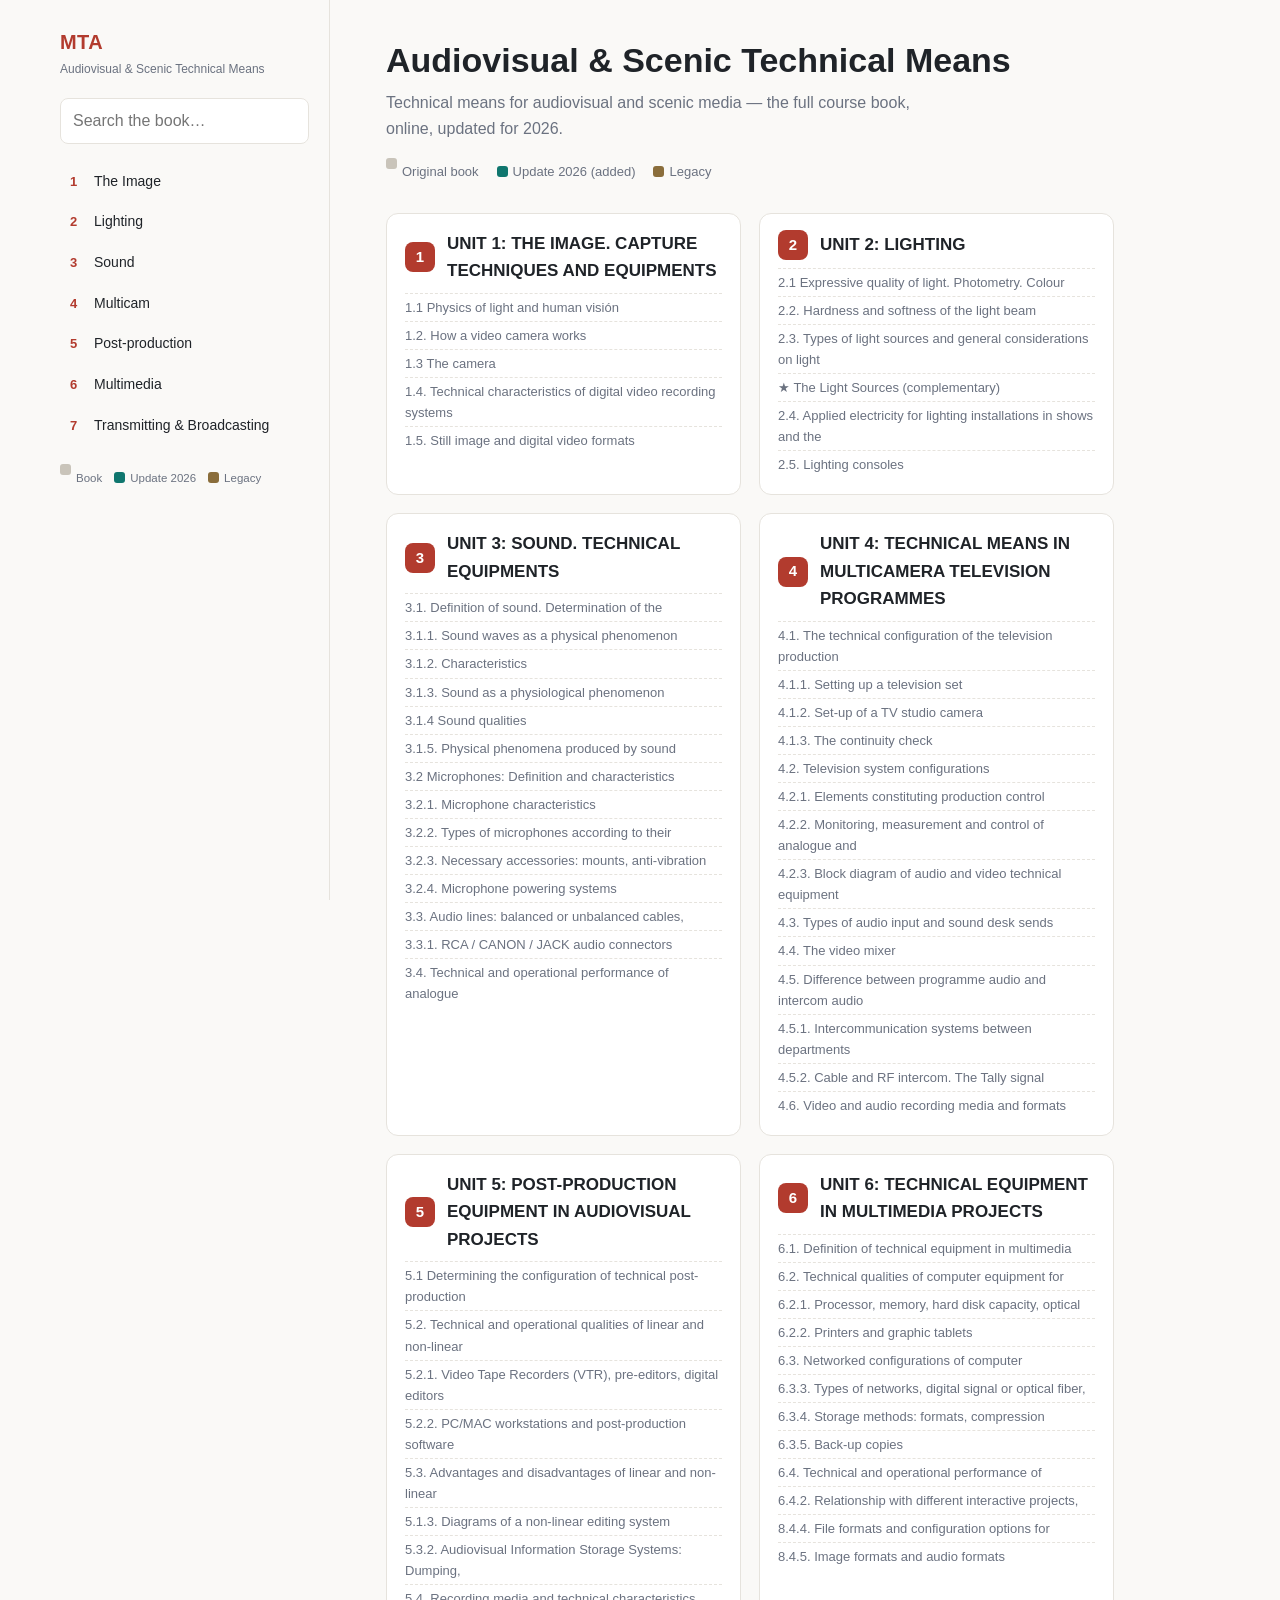
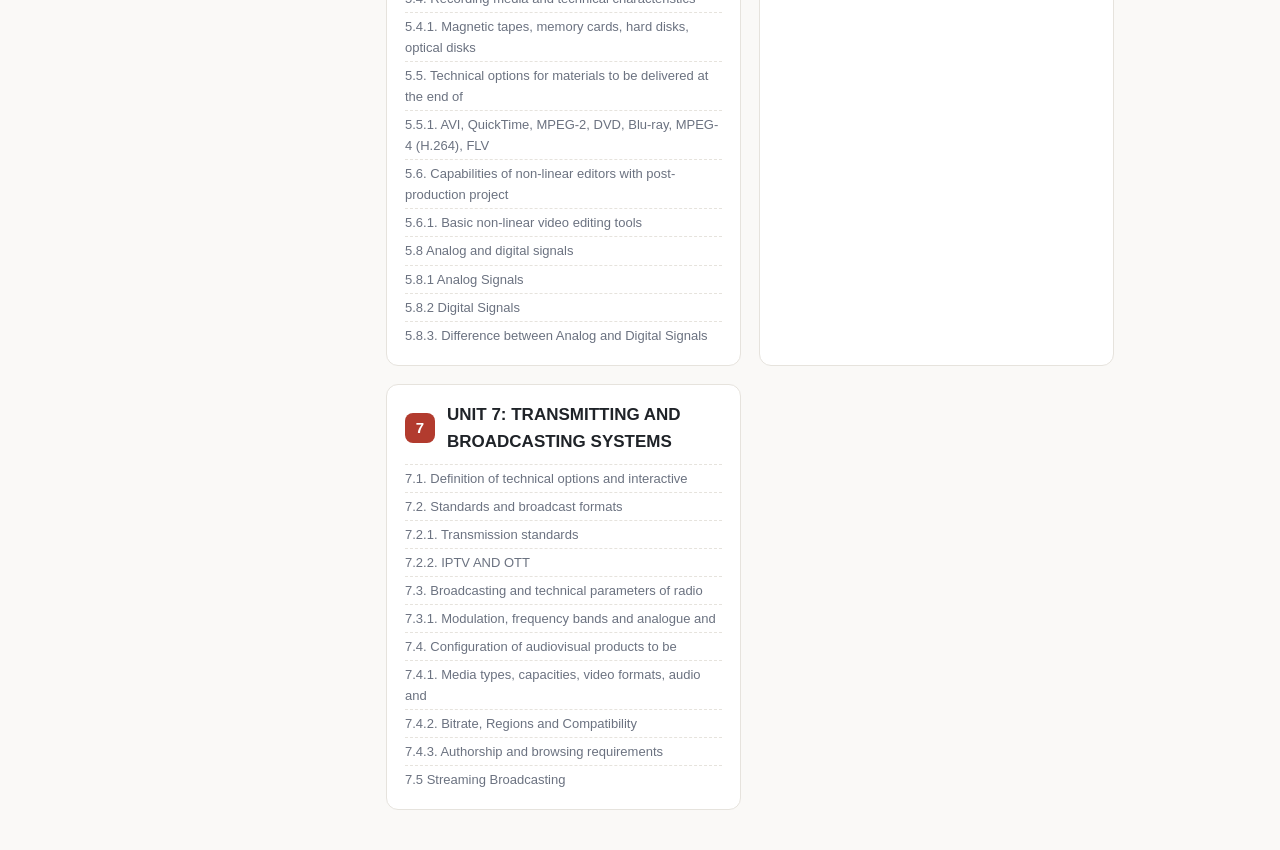
==== docs/index.html @ dbc86010 "MTA — libro Audiovisual & Scenic Technical Means como web Reconstrucción del PDF (7 units) como siti" ====
<!doctype html><html lang="en"><head>
<meta charset="utf-8"><meta name="viewport" content="width=device-width,initial-scale=1">
<title>Contents — MTA</title>
<link rel="stylesheet" href="assets/style.css">
</head><body>
<div class="wrap">
<aside>
  <a class="brand" href="index.html">MTA</a>
  <div class="book">Audiovisual &amp; Scenic Technical Means</div>
  <div class="search"><input id="q" type="search" placeholder="Search the book…" autocomplete="off"><div id="results"></div></div>
  <nav class="units"><a href="unit1.html"><b>1</b> The Image</a>
<a href="unit2.html"><b>2</b> Lighting</a>
<a href="unit3.html"><b>3</b> Sound</a>
<a href="unit4.html"><b>4</b> Multicam</a>
<a href="unit5.html"><b>5</b> Post-production</a>
<a href="unit6.html"><b>6</b> Multimedia</a>
<a href="unit7.html"><b>7</b> Transmitting &amp; Broadcasting</a></nav>
  <div class="legend">
    <span><i class="dot book"></i>Book</span>
    <span><i class="dot upd"></i>Update 2026</span>
    <span><i class="dot leg"></i>Legacy</span>
  </div>
  <button id="editToggle" class="edit-toggle">✎ Edit photos</button>
  
</aside>
<main><header class='hero'><h1>Audiovisual &amp; Scenic Technical Means</h1><p class='sub'>Technical means for audiovisual and scenic media — the full course book, online, updated for 2026.</p><div class='legend big'><span><i class='dot book'></i>Original book</span><span><i class='dot upd'></i>Update 2026 (added)</span><span><i class='dot leg'></i>Legacy</span></div></header><section class='grid'><article class='card'><a class='card-h' href='unit1.html'><span class='num'>1</span><span>UNIT 1: THE IMAGE. CAPTURE TECHNIQUES AND EQUIPMENTS</span></a><ul><li><a href='unit1.html#1-1-physics-of-light-and-human-visi-n'>1.1 Physics of light and human visión</a></li><li><a href='unit1.html#1-2-how-a-video-camera-works'>1.2. How a video camera works</a></li><li><a href='unit1.html#1-3-the-camera'>1.3 The camera</a></li><li><a href='unit1.html#1-4-technical-characteristics-of-digital-video-r'>1.4. Technical characteristics of digital video recording systems</a></li><li><a href='unit1.html#1-5-still-image-and-digital-video-formats'>1.5. Still image and digital video formats</a></li></ul></article><article class='card'><a class='card-h' href='unit2.html'><span class='num'>2</span><span>UNIT 2: LIGHTING</span></a><ul><li><a href='unit2.html#2-1-expressive-quality-of-light-photometry-colou'>2.1 Expressive quality of light. Photometry. Colour</a></li><li><a href='unit2.html#2-2-hardness-and-softness-of-the-light-beam'>2.2. Hardness and softness of the light beam</a></li><li><a href='unit2.html#2-3-types-of-light-sources-and-general-considera'>2.3. Types of light sources and general considerations on light</a></li><li><a href='unit2.html#light-sources-deck'>★ The Light Sources (complementary)</a></li><li><a href='unit2.html#2-4-applied-electricity-for-lighting-installatio'>2.4. Applied electricity for lighting installations in shows and the</a></li><li><a href='unit2.html#2-5-lighting-consoles'>2.5. Lighting consoles</a></li></ul></article><article class='card'><a class='card-h' href='unit3.html'><span class='num'>3</span><span>UNIT 3: SOUND. TECHNICAL EQUIPMENTS</span></a><ul><li><a href='unit3.html#3-1-definition-of-sound-determination-of-the'>3.1. Definition of sound. Determination of the</a></li><li><a href='unit3.html#3-1-1-sound-waves-as-a-physical-phenomenon'>3.1.1. Sound waves as a physical phenomenon</a></li><li><a href='unit3.html#3-1-2-characteristics'>3.1.2. Characteristics</a></li><li><a href='unit3.html#3-1-3-sound-as-a-physiological-phenomenon'>3.1.3. Sound as a physiological phenomenon</a></li><li><a href='unit3.html#3-1-4-sound-qualities'>3.1.4 Sound qualities</a></li><li><a href='unit3.html#3-1-5-physical-phenomena-produced-by-sound'>3.1.5. Physical phenomena produced by sound</a></li><li><a href='unit3.html#3-2-microphones-definition-and-characteristics'>3.2 Microphones: Definition and characteristics</a></li><li><a href='unit3.html#3-2-1-microphone-characteristics'>3.2.1. Microphone characteristics</a></li><li><a href='unit3.html#3-2-2-types-of-microphones-according-to-their'>3.2.2. Types of microphones according to their</a></li><li><a href='unit3.html#3-2-3-necessary-accessories-mounts-anti-vibratio'>3.2.3. Necessary accessories: mounts, anti-vibration</a></li><li><a href='unit3.html#3-2-4-microphone-powering-systems'>3.2.4. Microphone powering systems</a></li><li><a href='unit3.html#3-3-audio-lines-balanced-or-unbalanced-cables'>3.3. Audio lines: balanced or unbalanced cables,</a></li><li><a href='unit3.html#3-3-1-rca-canon-jack-audio-connectors'>3.3.1. RCA / CANON / JACK audio connectors</a></li><li><a href='unit3.html#3-4-technical-and-operational-performance-of-ana'>3.4. Technical and operational performance of analogue</a></li></ul></article><article class='card'><a class='card-h' href='unit4.html'><span class='num'>4</span><span>UNIT 4: TECHNICAL MEANS IN MULTICAMERA TELEVISION PROGRAMMES</span></a><ul><li><a href='unit4.html#4-1-the-technical-configuration-of-the-televisio'>4.1. The technical configuration of the television production</a></li><li><a href='unit4.html#4-1-1-setting-up-a-television-set'>4.1.1. Setting up a television set</a></li><li><a href='unit4.html#4-1-2-set-up-of-a-tv-studio-camera'>4.1.2. Set-up of a TV studio camera</a></li><li><a href='unit4.html#4-1-3-the-continuity-check'>4.1.3. The continuity check</a></li><li><a href='unit4.html#4-2-television-system-configurations'>4.2. Television system configurations</a></li><li><a href='unit4.html#4-2-1-elements-constituting-production-control'>4.2.1. Elements constituting production control</a></li><li><a href='unit4.html#4-2-2-monitoring-measurement-and-control-of-anal'>4.2.2. Monitoring, measurement and control of analogue and</a></li><li><a href='unit4.html#4-2-3-block-diagram-of-audio-and-video-technical'>4.2.3. Block diagram of audio and video technical equipment</a></li><li><a href='unit4.html#4-3-types-of-audio-input-and-sound-desk-sends'>4.3. Types of audio input and sound desk sends</a></li><li><a href='unit4.html#4-4-the-video-mixer'>4.4. The video mixer</a></li><li><a href='unit4.html#4-5-difference-between-programme-audio-and-inter'>4.5. Difference between programme audio and intercom audio</a></li><li><a href='unit4.html#4-5-1-intercommunication-systems-between-departm'>4.5.1. Intercommunication systems between departments</a></li><li><a href='unit4.html#4-5-2-cable-and-rf-intercom-the-tally-signal'>4.5.2. Cable and RF intercom. The Tally signal</a></li><li><a href='unit4.html#4-6-video-and-audio-recording-media-and-formats'>4.6. Video and audio recording media and formats</a></li></ul></article><article class='card'><a class='card-h' href='unit5.html'><span class='num'>5</span><span>UNIT 5: POST-PRODUCTION EQUIPMENT IN AUDIOVISUAL PROJECTS</span></a><ul><li><a href='unit5.html#5-1-determining-the-configuration-of-technical-p'>5.1 Determining the configuration of technical post-production</a></li><li><a href='unit5.html#5-2-technical-and-operational-qualities-of-linea'>5.2. Technical and operational qualities of linear and non-linear</a></li><li><a href='unit5.html#5-2-1-video-tape-recorders-vtr-pre-editors-digit'>5.2.1. Video Tape Recorders (VTR), pre-editors, digital editors</a></li><li><a href='unit5.html#5-2-2-pc-mac-workstations-and-post-production-so'>5.2.2. PC/MAC workstations and post-production software</a></li><li><a href='unit5.html#5-3-advantages-and-disadvantages-of-linear-and-n'>5.3. Advantages and disadvantages of linear and non-linear</a></li><li><a href='unit5.html#5-1-3-diagrams-of-a-non-linear-editing-system'>5.1.3. Diagrams of a non-linear editing system</a></li><li><a href='unit5.html#5-3-2-audiovisual-information-storage-systems-du'>5.3.2. Audiovisual Information Storage Systems: Dumping,</a></li><li><a href='unit5.html#5-4-recording-media-and-technical-characteristic'>5.4. Recording media and technical characteristics</a></li><li><a href='unit5.html#5-4-1-magnetic-tapes-memory-cards-hard-disks-opt'>5.4.1. Magnetic tapes, memory cards, hard disks, optical disks</a></li><li><a href='unit5.html#5-5-technical-options-for-materials-to-be-delive'>5.5. Technical options for materials to be delivered at the end of</a></li><li><a href='unit5.html#5-5-1-avi-quicktime-mpeg-2-dvd-blu-ray-mpeg-4-h-'>5.5.1. AVI, QuickTime, MPEG-2, DVD, Blu-ray, MPEG-4 (H.264), FLV</a></li><li><a href='unit5.html#5-6-capabilities-of-non-linear-editors-with-post'>5.6. Capabilities of non-linear editors with post-production project</a></li><li><a href='unit5.html#5-6-1-basic-non-linear-video-editing-tools'>5.6.1. Basic non-linear video editing tools</a></li><li><a href='unit5.html#5-8-analog-and-digital-signals'>5.8 Analog and digital signals</a></li><li><a href='unit5.html#5-8-1-analog-signals'>5.8.1 Analog Signals</a></li><li><a href='unit5.html#5-8-2-digital-signals'>5.8.2 Digital Signals</a></li><li><a href='unit5.html#5-8-3-difference-between-analog-and-digital-sign'>5.8.3. Difference between Analog and Digital Signals</a></li></ul></article><article class='card'><a class='card-h' href='unit6.html'><span class='num'>6</span><span>UNIT 6: TECHNICAL EQUIPMENT IN MULTIMEDIA PROJECTS</span></a><ul><li><a href='unit6.html#6-1-definition-of-technical-equipment-in-multime'>6.1. Definition of technical equipment in multimedia</a></li><li><a href='unit6.html#6-2-technical-qualities-of-computer-equipment-fo'>6.2. Technical qualities of computer equipment for</a></li><li><a href='unit6.html#6-2-1-processor-memory-hard-disk-capacity-optica'>6.2.1. Processor, memory, hard disk capacity, optical</a></li><li><a href='unit6.html#6-2-2-printers-and-graphic-tablets'>6.2.2. Printers and graphic tablets</a></li><li><a href='unit6.html#6-3-networked-configurations-of-computer'>6.3. Networked configurations of computer</a></li><li><a href='unit6.html#6-3-3-types-of-networks-digital-signal-or-optica'>6.3.3. Types of networks, digital signal or optical fiber,</a></li><li><a href='unit6.html#6-3-4-storage-methods-formats-compression'>6.3.4. Storage methods: formats, compression</a></li><li><a href='unit6.html#6-3-5-back-up-copies'>6.3.5. Back-up copies</a></li><li><a href='unit6.html#6-4-technical-and-operational-performance-of'>6.4. Technical and operational performance of</a></li><li><a href='unit6.html#6-4-2-relationship-with-different-interactive-pr'>6.4.2. Relationship with different interactive projects,</a></li><li><a href='unit6.html#8-4-4-file-formats-and-configuration-options-for'>8.4.4. File formats and configuration options for</a></li><li><a href='unit6.html#8-4-5-image-formats-and-audio-formats'>8.4.5. Image formats and audio formats</a></li></ul></article><article class='card'><a class='card-h' href='unit7.html'><span class='num'>7</span><span>UNIT 7: TRANSMITTING AND BROADCASTING SYSTEMS</span></a><ul><li><a href='unit7.html#7-1-definition-of-technical-options-and-interact'>7.1. Definition of technical options and interactive</a></li><li><a href='unit7.html#7-2-standards-and-broadcast-formats'>7.2. Standards and broadcast formats</a></li><li><a href='unit7.html#7-2-1-transmission-standards'>7.2.1. Transmission standards</a></li><li><a href='unit7.html#7-2-2-iptv-and-ott'>7.2.2. IPTV AND OTT</a></li><li><a href='unit7.html#7-3-broadcasting-and-technical-parameters-of-rad'>7.3. Broadcasting and technical parameters of radio</a></li><li><a href='unit7.html#7-3-1-modulation-frequency-bands-and-analogue-an'>7.3.1. Modulation, frequency bands and analogue and</a></li><li><a href='unit7.html#7-4-configuration-of-audiovisual-products-to-be'>7.4. Configuration of audiovisual products to be</a></li><li><a href='unit7.html#7-4-1-media-types-capacities-video-formats-audio'>7.4.1. Media types, capacities, video formats, audio and</a></li><li><a href='unit7.html#7-4-2-bitrate-regions-and-compatibility'>7.4.2. Bitrate, Regions and Compatibility</a></li><li><a href='unit7.html#7-4-3-authorship-and-browsing-requirements'>7.4.3. Authorship and browsing requirements</a></li><li><a href='unit7.html#7-5-streaming-broadcasting'>7.5 Streaming Broadcasting</a></li></ul></article></section></main>
</div>
<aside id="edits-panel" class="edits-panel">
  <div class="edits-head">Photo edits (<span id="edits-count">0</span>)
    <button id="edits-export">Export JSON</button></div>
  <div id="edits-list"></div>
  <p class="muted small">Edits are saved in this browser only. Use “Export JSON” to make them permanent in the project.</p>
</aside>
<script src="assets/search.js" defer></script>
<script src="assets/editor.js" defer></script>
</body></html>
---- docs/assets/style.css ----
:root{
  --bg:#faf9f7; --fg:#1f2328; --muted:#6b7280; --line:#e6e3dd; --accent:#b23b2e;
  --upd:#0f766e; --upd-bg:#ecfdf9; --leg:#8a6d3b; --leg-bg:#f7f2e7; --card:#fff;
}
*{box-sizing:border-box}
html{scroll-behavior:smooth}
body{margin:0;font-family:-apple-system,Segoe UI,Roboto,Helvetica,Arial,sans-serif;
  color:var(--fg);background:var(--bg);line-height:1.62;font-size:16px}
a{color:inherit}
.wrap{display:grid;grid-template-columns:290px 1fr;max-width:1200px;margin:0 auto}

/* ---------- sidebar ---------- */
aside{position:sticky;top:0;align-self:start;height:100vh;overflow:auto;
  padding:26px 20px;border-right:1px solid var(--line)}
.brand{display:inline-block;font-weight:800;font-size:20px;letter-spacing:.02em;
  color:var(--accent);text-decoration:none}
.book{font-size:12px;color:var(--muted);margin:2px 0 18px}
.search input{width:100%;padding:9px 12px;border:1px solid var(--line);border-radius:8px;
  font:inherit;background:#fff}
.search input:focus{outline:2px solid var(--accent);outline-offset:0;border-color:transparent}
#results{margin-top:6px}
#results a{display:block;padding:7px 10px;font-size:13px;text-decoration:none;
  border-radius:6px;border:1px solid var(--line);background:#fff;margin-bottom:4px}
#results a:hover{border-color:var(--accent)}
#results .u{color:var(--muted);font-size:11px;text-transform:uppercase;letter-spacing:.04em}
.units{margin:18px 0}
.units a{display:flex;gap:10px;align-items:baseline;text-decoration:none;
  padding:8px 10px;border-radius:8px;font-size:14px;margin-bottom:2px}
.units a b{color:var(--accent);font-size:13px;min-width:14px}
.units a:hover{background:#efece6}
.units a.active{background:#f3e6e3;font-weight:600}
.legend{display:flex;flex-wrap:wrap;gap:12px;font-size:11.5px;color:var(--muted);margin:6px 0 18px}
.legend span{display:inline-flex;align-items:center;gap:5px}
.legend.big{font-size:13px;gap:18px;margin-top:14px}
.dot{width:11px;height:11px;border-radius:3px;display:inline-block}
.dot.book{background:#c9c4ba}.dot.upd{background:var(--upd)}.dot.leg{background:var(--leg)}
.toc{border-top:1px solid var(--line);padding-top:14px}
.toc-h{font-size:11px;text-transform:uppercase;letter-spacing:.08em;color:var(--muted);margin-bottom:8px}
.toc a{display:block;font-size:12.5px;color:var(--muted);text-decoration:none;
  padding:4px 8px;border-left:2px solid transparent;line-height:1.35}
.toc a:hover{color:var(--fg);border-left-color:var(--accent)}

/* ---------- content ---------- */
main{padding:40px 56px;max-width:840px}
h1{font-size:30px;line-height:1.18;margin:0 0 10px;border-bottom:3px solid var(--accent);padding-bottom:14px}
h2{font-size:23px;margin:46px 0 10px;scroll-margin-top:16px}
h3{font-size:18px;margin:28px 0 8px;color:#33383e;scroll-margin-top:16px}
p{margin:0 0 14px}
figure{margin:24px 0;text-align:center}
figure img{max-width:100%;border:1px solid var(--line);border-radius:8px;background:#fff}
figcaption{display:flex;align-items:center;justify-content:center;gap:10px;
  font-size:12px;color:var(--muted);margin-top:7px}
.swap{font:inherit;font-size:11px;border:1px solid var(--line);background:#fff;
  color:var(--accent);border-radius:5px;padding:2px 9px;cursor:pointer;display:none}
.swap:hover{background:#f3e6e3}
body.editing .swap{display:inline-block}
body.editing figure img{outline:2px dashed #cbb3af;outline-offset:3px}
figure.edited img{outline:2px solid var(--upd) !important}
figure.edited figcaption::before{content:"edited ";color:var(--upd);font-weight:600}

/* ---------- photo edit toggle + panel ---------- */
.edit-toggle{display:none;width:100%;font:inherit;font-size:13px;margin:2px 0 16px;padding:8px 10px;
  border:1px solid var(--line);background:#fff;border-radius:8px;cursor:pointer;color:var(--fg)}
body.editmode .edit-toggle{display:block}
.edit-toggle:hover{border-color:var(--accent)}
.edit-toggle.on{background:var(--upd);border-color:var(--upd);color:#fff}
.edits-panel{display:none;position:fixed;right:0;top:0;width:320px;height:100vh;overflow:auto;
  background:#fff;border-left:1px solid var(--line);box-shadow:-6px 0 24px rgba(0,0,0,.08);
  padding:18px;z-index:50}
.edits-head{font-weight:700;display:flex;justify-content:space-between;align-items:center;
  gap:8px;margin-bottom:12px}
#edits-export{font:inherit;font-size:12px;border:1px solid var(--upd);background:var(--upd);
  color:#fff;border-radius:6px;padding:4px 10px;cursor:pointer}
.edit-row{display:grid;grid-template-columns:56px 1fr auto;gap:8px;align-items:center;
  border:1px solid var(--line);border-radius:8px;padding:6px;margin-bottom:8px}
.edit-row img{width:56px;height:42px;object-fit:cover;border-radius:4px}
.edit-row code{font-size:10px;word-break:break-all;color:var(--muted)}
.edit-row button{font:inherit;font-size:11px;border:1px solid var(--line);background:#fff;
  border-radius:5px;padding:2px 7px;cursor:pointer;color:var(--accent)}
.muted{color:var(--muted)}.small{font-size:12px}

/* ---------- pedagogical callouts (from the book) ---------- */
.callout{border-left:4px solid #c9c4ba;background:#fff;border-radius:0 8px 8px 0;
  padding:12px 16px;margin:18px 0}
.callout-h{font-weight:700;font-size:12.5px;text-transform:uppercase;letter-spacing:.04em;margin-bottom:4px}
.callout p{margin:4px 0;font-size:15px}
.callout.remember{border-color:#2563eb;background:#f2f6ff}
.callout.advice{border-color:#7c3aed;background:#f7f3ff}
.callout.activity{border-color:#059669;background:#eefcf5}
.callout.practice{border-color:#d97706;background:#fff7ed}
.callout.video{border-color:#dc2626;background:#fef4f4}

/* ---------- our additions (Phase 3) ---------- */
.block{border-radius:10px;padding:16px 20px;margin:22px 0}
.block .block-tag{display:inline-block;font-size:11px;font-weight:700;letter-spacing:.06em;
  text-transform:uppercase;padding:3px 10px;border-radius:20px;margin-bottom:8px}
.block h3{margin:2px 0 8px}
.block.update{background:var(--upd-bg);border:1px solid #bfe9e2;box-shadow:inset 4px 0 0 var(--upd)}
.block.update .block-tag{background:var(--upd);color:#fff}
.block.update h3{color:var(--upd)}
.block.legacy{background:var(--leg-bg);border:1px dashed #d8c9a6}
.block.legacy .block-tag{background:var(--leg);color:#fff}
.block.legacy p{color:#5f533a}
.block p.sources{font-size:12.5px;margin-top:10px;opacity:.85}
.block.update p.sources{color:#0b5c55}
.block p.sources a{color:inherit}

/* ---------- complementary deck (classroom material) ---------- */
.deck{margin:50px 0 10px;padding:22px 24px;border:1px solid #cdd6ee;
  border-radius:14px;background:#f6f8ff}
.deck .deck-tag{display:inline-block;font-size:11px;font-weight:700;letter-spacing:.06em;
  text-transform:uppercase;padding:3px 10px;border-radius:20px;margin-bottom:8px;
  background:#4f46e5;color:#fff}
.deck h2{margin:4px 0 4px;color:#3730a3;border:0}
.deck .deck-credit{font-size:13px;color:#6b7280;margin:0 0 6px}
.deck h3{color:#3730a3;margin:24px 0 6px}
.deck .slide{padding:2px 0}
.deck .slide-fig{margin:14px 0}
.deck .slide-fig img{max-width:82%}

/* ---------- index ---------- */
.hero{margin-bottom:26px}
.hero h1{border:0;padding:0;font-size:34px}
.hero .sub{color:var(--muted);font-size:16px;max-width:60ch}
.grid{display:grid;grid-template-columns:repeat(auto-fill,minmax(320px,1fr));gap:18px}
.card{border:1px solid var(--line);border-radius:12px;background:var(--card);padding:16px 18px}
.card-h{display:flex;gap:12px;align-items:center;text-decoration:none;font-weight:700;font-size:17px;margin-bottom:8px}
.card-h .num{display:grid;place-items:center;width:30px;height:30px;border-radius:8px;
  background:var(--accent);color:#fff;font-size:15px;flex:none}
.card ul{margin:0;padding-left:0;list-style:none}
.card li{font-size:13px;padding:3px 0;border-top:1px dashed var(--line)}
.card li a{color:var(--muted);text-decoration:none}
.card li a:hover{color:var(--accent)}

@media(max-width:820px){
  .wrap{grid-template-columns:1fr}
  aside{position:static;height:auto;border-right:0;border-bottom:1px solid var(--line)}
  main{padding:24px}
}
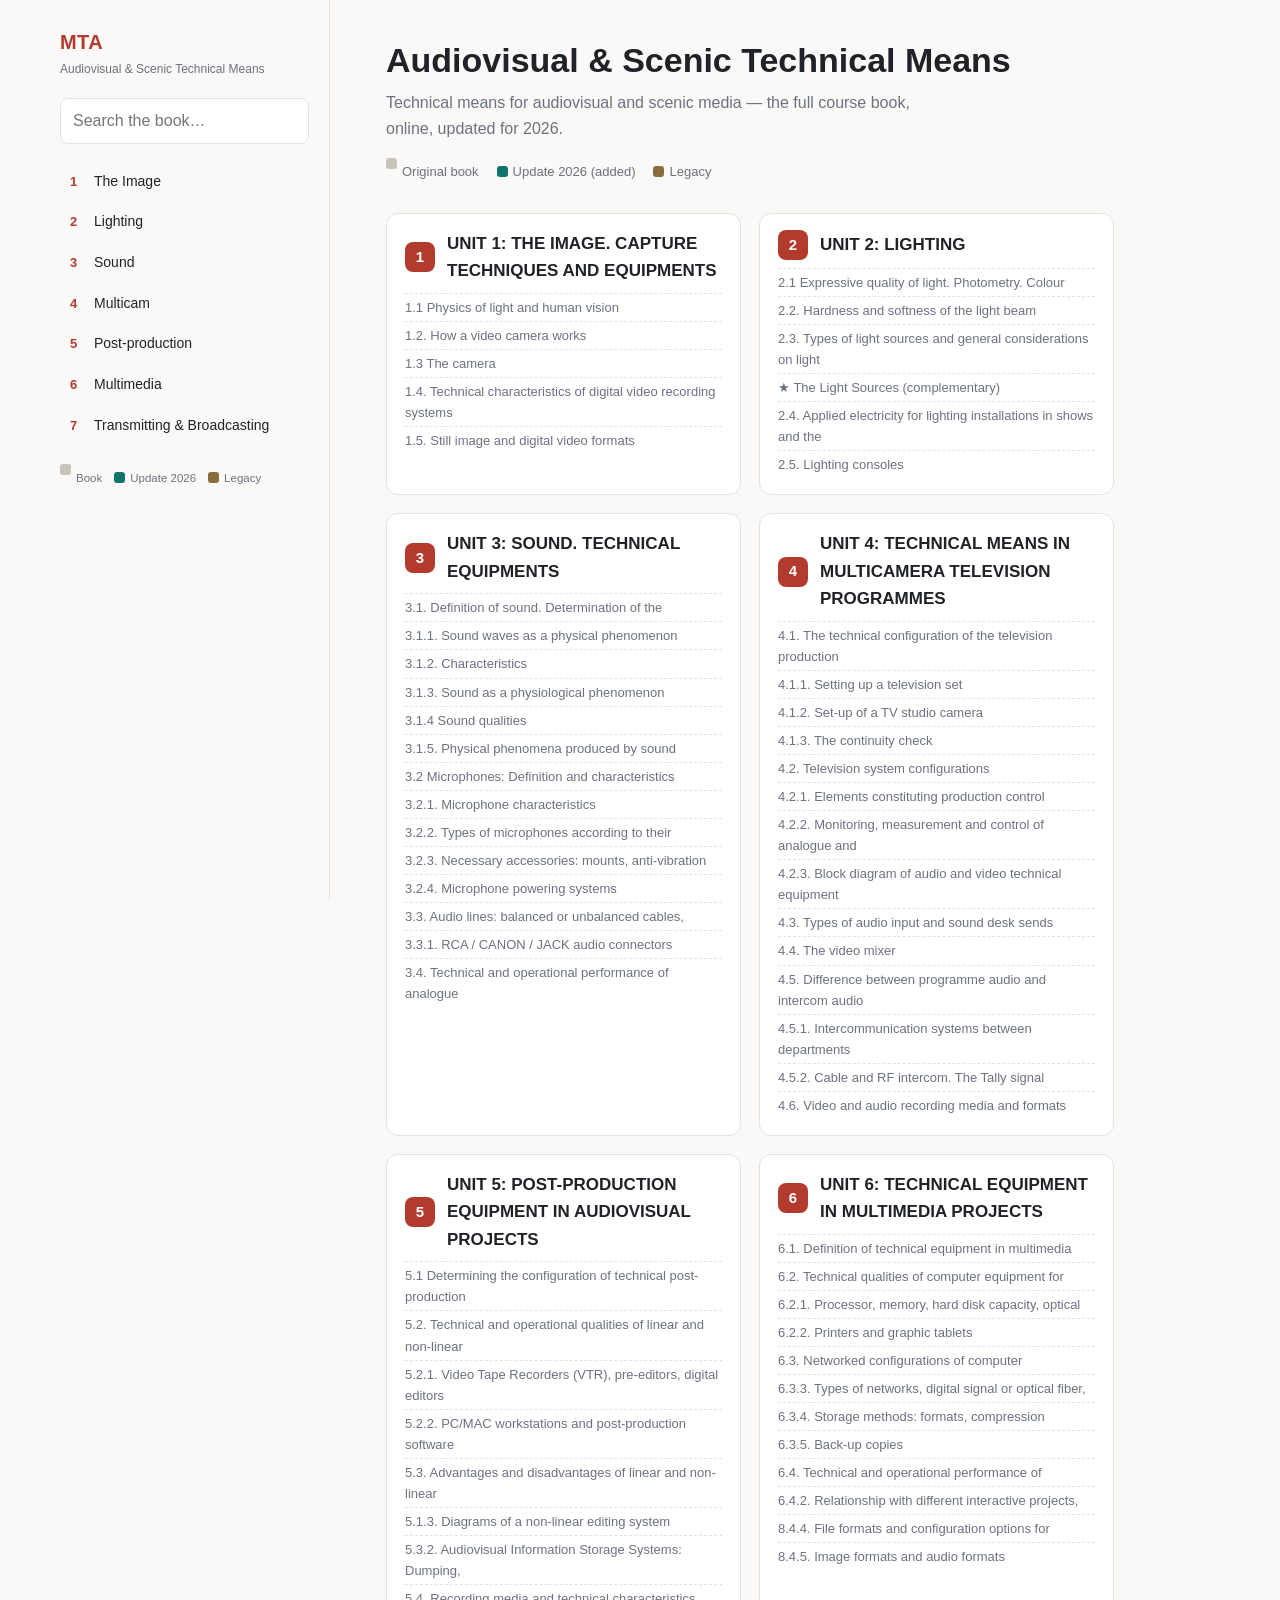
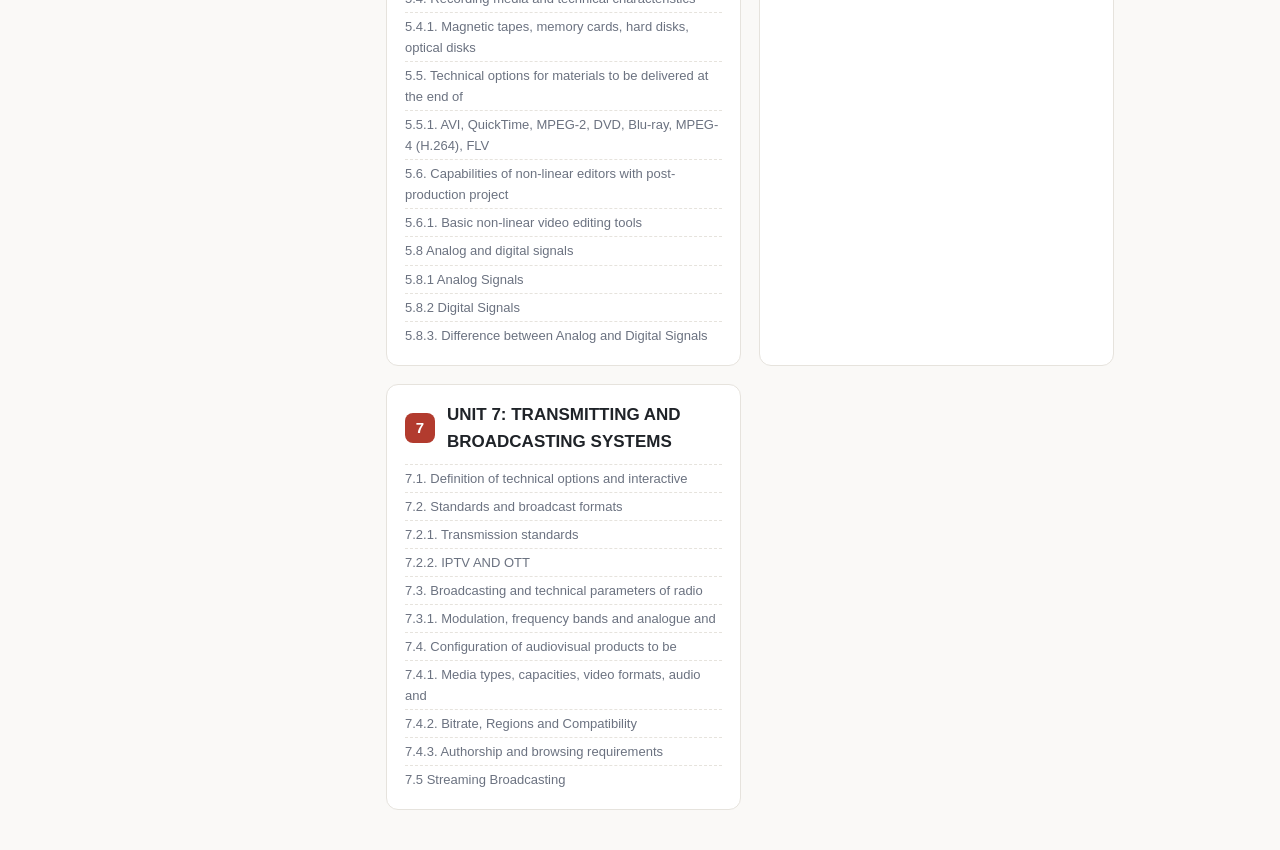
==== commit 11187247: "Proofreading del inglés: 124 correcciones en las 7 units Revisión del inglés del libro (traducido po" ====
--- a/docs/index.html
+++ b/docs/index.html
@@ -23,13 +23,18 @@
   <button id="editToggle" class="edit-toggle">✎ Edit photos</button>
   
 </aside>
-<main><header class='hero'><h1>Audiovisual &amp; Scenic Technical Means</h1><p class='sub'>Technical means for audiovisual and scenic media — the full course book, online, updated for 2026.</p><div class='legend big'><span><i class='dot book'></i>Original book</span><span><i class='dot upd'></i>Update 2026 (added)</span><span><i class='dot leg'></i>Legacy</span></div></header><section class='grid'><article class='card'><a class='card-h' href='unit1.html'><span class='num'>1</span><span>UNIT 1: THE IMAGE. CAPTURE TECHNIQUES AND EQUIPMENTS</span></a><ul><li><a href='unit1.html#1-1-physics-of-light-and-human-visi-n'>1.1 Physics of light and human visión</a></li><li><a href='unit1.html#1-2-how-a-video-camera-works'>1.2. How a video camera works</a></li><li><a href='unit1.html#1-3-the-camera'>1.3 The camera</a></li><li><a href='unit1.html#1-4-technical-characteristics-of-digital-video-r'>1.4. Technical characteristics of digital video recording systems</a></li><li><a href='unit1.html#1-5-still-image-and-digital-video-formats'>1.5. Still image and digital video formats</a></li></ul></article><article class='card'><a class='card-h' href='unit2.html'><span class='num'>2</span><span>UNIT 2: LIGHTING</span></a><ul><li><a href='unit2.html#2-1-expressive-quality-of-light-photometry-colou'>2.1 Expressive quality of light. Photometry. Colour</a></li><li><a href='unit2.html#2-2-hardness-and-softness-of-the-light-beam'>2.2. Hardness and softness of the light beam</a></li><li><a href='unit2.html#2-3-types-of-light-sources-and-general-considera'>2.3. Types of light sources and general considerations on light</a></li><li><a href='unit2.html#light-sources-deck'>★ The Light Sources (complementary)</a></li><li><a href='unit2.html#2-4-applied-electricity-for-lighting-installatio'>2.4. Applied electricity for lighting installations in shows and the</a></li><li><a href='unit2.html#2-5-lighting-consoles'>2.5. Lighting consoles</a></li></ul></article><article class='card'><a class='card-h' href='unit3.html'><span class='num'>3</span><span>UNIT 3: SOUND. TECHNICAL EQUIPMENTS</span></a><ul><li><a href='unit3.html#3-1-definition-of-sound-determination-of-the'>3.1. Definition of sound. Determination of the</a></li><li><a href='unit3.html#3-1-1-sound-waves-as-a-physical-phenomenon'>3.1.1. Sound waves as a physical phenomenon</a></li><li><a href='unit3.html#3-1-2-characteristics'>3.1.2. Characteristics</a></li><li><a href='unit3.html#3-1-3-sound-as-a-physiological-phenomenon'>3.1.3. Sound as a physiological phenomenon</a></li><li><a href='unit3.html#3-1-4-sound-qualities'>3.1.4 Sound qualities</a></li><li><a href='unit3.html#3-1-5-physical-phenomena-produced-by-sound'>3.1.5. Physical phenomena produced by sound</a></li><li><a href='unit3.html#3-2-microphones-definition-and-characteristics'>3.2 Microphones: Definition and characteristics</a></li><li><a href='unit3.html#3-2-1-microphone-characteristics'>3.2.1. Microphone characteristics</a></li><li><a href='unit3.html#3-2-2-types-of-microphones-according-to-their'>3.2.2. Types of microphones according to their</a></li><li><a href='unit3.html#3-2-3-necessary-accessories-mounts-anti-vibratio'>3.2.3. Necessary accessories: mounts, anti-vibration</a></li><li><a href='unit3.html#3-2-4-microphone-powering-systems'>3.2.4. Microphone powering systems</a></li><li><a href='unit3.html#3-3-audio-lines-balanced-or-unbalanced-cables'>3.3. Audio lines: balanced or unbalanced cables,</a></li><li><a href='unit3.html#3-3-1-rca-canon-jack-audio-connectors'>3.3.1. RCA / CANON / JACK audio connectors</a></li><li><a href='unit3.html#3-4-technical-and-operational-performance-of-ana'>3.4. Technical and operational performance of analogue</a></li></ul></article><article class='card'><a class='card-h' href='unit4.html'><span class='num'>4</span><span>UNIT 4: TECHNICAL MEANS IN MULTICAMERA TELEVISION PROGRAMMES</span></a><ul><li><a href='unit4.html#4-1-the-technical-configuration-of-the-televisio'>4.1. The technical configuration of the television production</a></li><li><a href='unit4.html#4-1-1-setting-up-a-television-set'>4.1.1. Setting up a television set</a></li><li><a href='unit4.html#4-1-2-set-up-of-a-tv-studio-camera'>4.1.2. Set-up of a TV studio camera</a></li><li><a href='unit4.html#4-1-3-the-continuity-check'>4.1.3. The continuity check</a></li><li><a href='unit4.html#4-2-television-system-configurations'>4.2. Television system configurations</a></li><li><a href='unit4.html#4-2-1-elements-constituting-production-control'>4.2.1. Elements constituting production control</a></li><li><a href='unit4.html#4-2-2-monitoring-measurement-and-control-of-anal'>4.2.2. Monitoring, measurement and control of analogue and</a></li><li><a href='unit4.html#4-2-3-block-diagram-of-audio-and-video-technical'>4.2.3. Block diagram of audio and video technical equipment</a></li><li><a href='unit4.html#4-3-types-of-audio-input-and-sound-desk-sends'>4.3. Types of audio input and sound desk sends</a></li><li><a href='unit4.html#4-4-the-video-mixer'>4.4. The video mixer</a></li><li><a href='unit4.html#4-5-difference-between-programme-audio-and-inter'>4.5. Difference between programme audio and intercom audio</a></li><li><a href='unit4.html#4-5-1-intercommunication-systems-between-departm'>4.5.1. Intercommunication systems between departments</a></li><li><a href='unit4.html#4-5-2-cable-and-rf-intercom-the-tally-signal'>4.5.2. Cable and RF intercom. The Tally signal</a></li><li><a href='unit4.html#4-6-video-and-audio-recording-media-and-formats'>4.6. Video and audio recording media and formats</a></li></ul></article><article class='card'><a class='card-h' href='unit5.html'><span class='num'>5</span><span>UNIT 5: POST-PRODUCTION EQUIPMENT IN AUDIOVISUAL PROJECTS</span></a><ul><li><a href='unit5.html#5-1-determining-the-configuration-of-technical-p'>5.1 Determining the configuration of technical post-production</a></li><li><a href='unit5.html#5-2-technical-and-operational-qualities-of-linea'>5.2. Technical and operational qualities of linear and non-linear</a></li><li><a href='unit5.html#5-2-1-video-tape-recorders-vtr-pre-editors-digit'>5.2.1. Video Tape Recorders (VTR), pre-editors, digital editors</a></li><li><a href='unit5.html#5-2-2-pc-mac-workstations-and-post-production-so'>5.2.2. PC/MAC workstations and post-production software</a></li><li><a href='unit5.html#5-3-advantages-and-disadvantages-of-linear-and-n'>5.3. Advantages and disadvantages of linear and non-linear</a></li><li><a href='unit5.html#5-1-3-diagrams-of-a-non-linear-editing-system'>5.1.3. Diagrams of a non-linear editing system</a></li><li><a href='unit5.html#5-3-2-audiovisual-information-storage-systems-du'>5.3.2. Audiovisual Information Storage Systems: Dumping,</a></li><li><a href='unit5.html#5-4-recording-media-and-technical-characteristic'>5.4. Recording media and technical characteristics</a></li><li><a href='unit5.html#5-4-1-magnetic-tapes-memory-cards-hard-disks-opt'>5.4.1. Magnetic tapes, memory cards, hard disks, optical disks</a></li><li><a href='unit5.html#5-5-technical-options-for-materials-to-be-delive'>5.5. Technical options for materials to be delivered at the end of</a></li><li><a href='unit5.html#5-5-1-avi-quicktime-mpeg-2-dvd-blu-ray-mpeg-4-h-'>5.5.1. AVI, QuickTime, MPEG-2, DVD, Blu-ray, MPEG-4 (H.264), FLV</a></li><li><a href='unit5.html#5-6-capabilities-of-non-linear-editors-with-post'>5.6. Capabilities of non-linear editors with post-production project</a></li><li><a href='unit5.html#5-6-1-basic-non-linear-video-editing-tools'>5.6.1. Basic non-linear video editing tools</a></li><li><a href='unit5.html#5-8-analog-and-digital-signals'>5.8 Analog and digital signals</a></li><li><a href='unit5.html#5-8-1-analog-signals'>5.8.1 Analog Signals</a></li><li><a href='unit5.html#5-8-2-digital-signals'>5.8.2 Digital Signals</a></li><li><a href='unit5.html#5-8-3-difference-between-analog-and-digital-sign'>5.8.3. Difference between Analog and Digital Signals</a></li></ul></article><article class='card'><a class='card-h' href='unit6.html'><span class='num'>6</span><span>UNIT 6: TECHNICAL EQUIPMENT IN MULTIMEDIA PROJECTS</span></a><ul><li><a href='unit6.html#6-1-definition-of-technical-equipment-in-multime'>6.1. Definition of technical equipment in multimedia</a></li><li><a href='unit6.html#6-2-technical-qualities-of-computer-equipment-fo'>6.2. Technical qualities of computer equipment for</a></li><li><a href='unit6.html#6-2-1-processor-memory-hard-disk-capacity-optica'>6.2.1. Processor, memory, hard disk capacity, optical</a></li><li><a href='unit6.html#6-2-2-printers-and-graphic-tablets'>6.2.2. Printers and graphic tablets</a></li><li><a href='unit6.html#6-3-networked-configurations-of-computer'>6.3. Networked configurations of computer</a></li><li><a href='unit6.html#6-3-3-types-of-networks-digital-signal-or-optica'>6.3.3. Types of networks, digital signal or optical fiber,</a></li><li><a href='unit6.html#6-3-4-storage-methods-formats-compression'>6.3.4. Storage methods: formats, compression</a></li><li><a href='unit6.html#6-3-5-back-up-copies'>6.3.5. Back-up copies</a></li><li><a href='unit6.html#6-4-technical-and-operational-performance-of'>6.4. Technical and operational performance of</a></li><li><a href='unit6.html#6-4-2-relationship-with-different-interactive-pr'>6.4.2. Relationship with different interactive projects,</a></li><li><a href='unit6.html#8-4-4-file-formats-and-configuration-options-for'>8.4.4. File formats and configuration options for</a></li><li><a href='unit6.html#8-4-5-image-formats-and-audio-formats'>8.4.5. Image formats and audio formats</a></li></ul></article><article class='card'><a class='card-h' href='unit7.html'><span class='num'>7</span><span>UNIT 7: TRANSMITTING AND BROADCASTING SYSTEMS</span></a><ul><li><a href='unit7.html#7-1-definition-of-technical-options-and-interact'>7.1. Definition of technical options and interactive</a></li><li><a href='unit7.html#7-2-standards-and-broadcast-formats'>7.2. Standards and broadcast formats</a></li><li><a href='unit7.html#7-2-1-transmission-standards'>7.2.1. Transmission standards</a></li><li><a href='unit7.html#7-2-2-iptv-and-ott'>7.2.2. IPTV AND OTT</a></li><li><a href='unit7.html#7-3-broadcasting-and-technical-parameters-of-rad'>7.3. Broadcasting and technical parameters of radio</a></li><li><a href='unit7.html#7-3-1-modulation-frequency-bands-and-analogue-an'>7.3.1. Modulation, frequency bands and analogue and</a></li><li><a href='unit7.html#7-4-configuration-of-audiovisual-products-to-be'>7.4. Configuration of audiovisual products to be</a></li><li><a href='unit7.html#7-4-1-media-types-capacities-video-formats-audio'>7.4.1. Media types, capacities, video formats, audio and</a></li><li><a href='unit7.html#7-4-2-bitrate-regions-and-compatibility'>7.4.2. Bitrate, Regions and Compatibility</a></li><li><a href='unit7.html#7-4-3-authorship-and-browsing-requirements'>7.4.3. Authorship and browsing requirements</a></li><li><a href='unit7.html#7-5-streaming-broadcasting'>7.5 Streaming Broadcasting</a></li></ul></article></section></main>
+<main><header class='hero'><h1>Audiovisual &amp; Scenic Technical Means</h1><p class='sub'>Technical means for audiovisual and scenic media — the full course book, online, updated for 2026.</p><div class='legend big'><span><i class='dot book'></i>Original book</span><span><i class='dot upd'></i>Update 2026 (added)</span><span><i class='dot leg'></i>Legacy</span></div></header><section class='grid'><article class='card'><a class='card-h' href='unit1.html'><span class='num'>1</span><span>UNIT 1: THE IMAGE. CAPTURE TECHNIQUES AND EQUIPMENTS</span></a><ul><li><a href='unit1.html#1-1-physics-of-light-and-human-visi-n'>1.1 Physics of light and human vision</a></li><li><a href='unit1.html#1-2-how-a-video-camera-works'>1.2. How a video camera works</a></li><li><a href='unit1.html#1-3-the-camera'>1.3 The camera</a></li><li><a href='unit1.html#1-4-technical-characteristics-of-digital-video-r'>1.4. Technical characteristics of digital video recording systems</a></li><li><a href='unit1.html#1-5-still-image-and-digital-video-formats'>1.5. Still image and digital video formats</a></li></ul></article><article class='card'><a class='card-h' href='unit2.html'><span class='num'>2</span><span>UNIT 2: LIGHTING</span></a><ul><li><a href='unit2.html#2-1-expressive-quality-of-light-photometry-colou'>2.1 Expressive quality of light. Photometry. Colour</a></li><li><a href='unit2.html#2-2-hardness-and-softness-of-the-light-beam'>2.2. Hardness and softness of the light beam</a></li><li><a href='unit2.html#2-3-types-of-light-sources-and-general-considera'>2.3. Types of light sources and general considerations on light</a></li><li><a href='unit2.html#light-sources-deck'>★ The Light Sources (complementary)</a></li><li><a href='unit2.html#2-4-applied-electricity-for-lighting-installatio'>2.4. Applied electricity for lighting installations in shows and the</a></li><li><a href='unit2.html#2-5-lighting-consoles'>2.5. Lighting consoles</a></li></ul></article><article class='card'><a class='card-h' href='unit3.html'><span class='num'>3</span><span>UNIT 3: SOUND. TECHNICAL EQUIPMENTS</span></a><ul><li><a href='unit3.html#3-1-definition-of-sound-determination-of-the'>3.1. Definition of sound. Determination of the</a></li><li><a href='unit3.html#3-1-1-sound-waves-as-a-physical-phenomenon'>3.1.1. Sound waves as a physical phenomenon</a></li><li><a href='unit3.html#3-1-2-characteristics'>3.1.2. Characteristics</a></li><li><a href='unit3.html#3-1-3-sound-as-a-physiological-phenomenon'>3.1.3. Sound as a physiological phenomenon</a></li><li><a href='unit3.html#3-1-4-sound-qualities'>3.1.4 Sound qualities</a></li><li><a href='unit3.html#3-1-5-physical-phenomena-produced-by-sound'>3.1.5. Physical phenomena produced by sound</a></li><li><a href='unit3.html#3-2-microphones-definition-and-characteristics'>3.2 Microphones: Definition and characteristics</a></li><li><a href='unit3.html#3-2-1-microphone-characteristics'>3.2.1. Microphone characteristics</a></li><li><a href='unit3.html#3-2-2-types-of-microphones-according-to-their'>3.2.2. Types of microphones according to their</a></li><li><a href='unit3.html#3-2-3-necessary-accessories-mounts-anti-vibratio'>3.2.3. Necessary accessories: mounts, anti-vibration</a></li><li><a href='unit3.html#3-2-4-microphone-powering-systems'>3.2.4. Microphone powering systems</a></li><li><a href='unit3.html#3-3-audio-lines-balanced-or-unbalanced-cables'>3.3. Audio lines: balanced or unbalanced cables,</a></li><li><a href='unit3.html#3-3-1-rca-canon-jack-audio-connectors'>3.3.1. RCA / CANON / JACK audio connectors</a></li><li><a href='unit3.html#3-4-technical-and-operational-performance-of-ana'>3.4. Technical and operational performance of analogue</a></li></ul></article><article class='card'><a class='card-h' href='unit4.html'><span class='num'>4</span><span>UNIT 4: TECHNICAL MEANS IN MULTICAMERA TELEVISION PROGRAMMES</span></a><ul><li><a href='unit4.html#4-1-the-technical-configuration-of-the-televisio'>4.1. The technical configuration of the television production</a></li><li><a href='unit4.html#4-1-1-setting-up-a-television-set'>4.1.1. Setting up a television set</a></li><li><a href='unit4.html#4-1-2-set-up-of-a-tv-studio-camera'>4.1.2. Set-up of a TV studio camera</a></li><li><a href='unit4.html#4-1-3-the-continuity-check'>4.1.3. The continuity check</a></li><li><a href='unit4.html#4-2-television-system-configurations'>4.2. Television system configurations</a></li><li><a href='unit4.html#4-2-1-elements-constituting-production-control'>4.2.1. Elements constituting production control</a></li><li><a href='unit4.html#4-2-2-monitoring-measurement-and-control-of-anal'>4.2.2. Monitoring, measurement and control of analogue and</a></li><li><a href='unit4.html#4-2-3-block-diagram-of-audio-and-video-technical'>4.2.3. Block diagram of audio and video technical equipment</a></li><li><a href='unit4.html#4-3-types-of-audio-input-and-sound-desk-sends'>4.3. Types of audio input and sound desk sends</a></li><li><a href='unit4.html#4-4-the-video-mixer'>4.4. The video mixer</a></li><li><a href='unit4.html#4-5-difference-between-programme-audio-and-inter'>4.5. Difference between programme audio and intercom audio</a></li><li><a href='unit4.html#4-5-1-intercommunication-systems-between-departm'>4.5.1. Intercommunication systems between departments</a></li><li><a href='unit4.html#4-5-2-cable-and-rf-intercom-the-tally-signal'>4.5.2. Cable and RF intercom. The Tally signal</a></li><li><a href='unit4.html#4-6-video-and-audio-recording-media-and-formats'>4.6. Video and audio recording media and formats</a></li></ul></article><article class='card'><a class='card-h' href='unit5.html'><span class='num'>5</span><span>UNIT 5: POST-PRODUCTION EQUIPMENT IN AUDIOVISUAL PROJECTS</span></a><ul><li><a href='unit5.html#5-1-determining-the-configuration-of-technical-p'>5.1 Determining the configuration of technical post-production</a></li><li><a href='unit5.html#5-2-technical-and-operational-qualities-of-linea'>5.2. Technical and operational qualities of linear and non-linear</a></li><li><a href='unit5.html#5-2-1-video-tape-recorders-vtr-pre-editors-digit'>5.2.1. Video Tape Recorders (VTR), pre-editors, digital editors</a></li><li><a href='unit5.html#5-2-2-pc-mac-workstations-and-post-production-so'>5.2.2. PC/MAC workstations and post-production software</a></li><li><a href='unit5.html#5-3-advantages-and-disadvantages-of-linear-and-n'>5.3. Advantages and disadvantages of linear and non-linear</a></li><li><a href='unit5.html#5-1-3-diagrams-of-a-non-linear-editing-system'>5.1.3. Diagrams of a non-linear editing system</a></li><li><a href='unit5.html#5-3-2-audiovisual-information-storage-systems-du'>5.3.2. Audiovisual Information Storage Systems: Dumping,</a></li><li><a href='unit5.html#5-4-recording-media-and-technical-characteristic'>5.4. Recording media and technical characteristics</a></li><li><a href='unit5.html#5-4-1-magnetic-tapes-memory-cards-hard-disks-opt'>5.4.1. Magnetic tapes, memory cards, hard disks, optical disks</a></li><li><a href='unit5.html#5-5-technical-options-for-materials-to-be-delive'>5.5. Technical options for materials to be delivered at the end of</a></li><li><a href='unit5.html#5-5-1-avi-quicktime-mpeg-2-dvd-blu-ray-mpeg-4-h-'>5.5.1. AVI, QuickTime, MPEG-2, DVD, Blu-ray, MPEG-4 (H.264), FLV</a></li><li><a href='unit5.html#5-6-capabilities-of-non-linear-editors-with-post'>5.6. Capabilities of non-linear editors with post-production project</a></li><li><a href='unit5.html#5-6-1-basic-non-linear-video-editing-tools'>5.6.1. Basic non-linear video editing tools</a></li><li><a href='unit5.html#5-8-analog-and-digital-signals'>5.8 Analog and digital signals</a></li><li><a href='unit5.html#5-8-1-analog-signals'>5.8.1 Analog Signals</a></li><li><a href='unit5.html#5-8-2-digital-signals'>5.8.2 Digital Signals</a></li><li><a href='unit5.html#5-8-3-difference-between-analog-and-digital-sign'>5.8.3. Difference between Analog and Digital Signals</a></li></ul></article><article class='card'><a class='card-h' href='unit6.html'><span class='num'>6</span><span>UNIT 6: TECHNICAL EQUIPMENT IN MULTIMEDIA PROJECTS</span></a><ul><li><a href='unit6.html#6-1-definition-of-technical-equipment-in-multime'>6.1. Definition of technical equipment in multimedia</a></li><li><a href='unit6.html#6-2-technical-qualities-of-computer-equipment-fo'>6.2. Technical qualities of computer equipment for</a></li><li><a href='unit6.html#6-2-1-processor-memory-hard-disk-capacity-optica'>6.2.1. Processor, memory, hard disk capacity, optical</a></li><li><a href='unit6.html#6-2-2-printers-and-graphic-tablets'>6.2.2. Printers and graphic tablets</a></li><li><a href='unit6.html#6-3-networked-configurations-of-computer'>6.3. Networked configurations of computer</a></li><li><a href='unit6.html#6-3-3-types-of-networks-digital-signal-or-optica'>6.3.3. Types of networks, digital signal or optical fiber,</a></li><li><a href='unit6.html#6-3-4-storage-methods-formats-compression'>6.3.4. Storage methods: formats, compression</a></li><li><a href='unit6.html#6-3-5-back-up-copies'>6.3.5. Back-up copies</a></li><li><a href='unit6.html#6-4-technical-and-operational-performance-of'>6.4. Technical and operational performance of</a></li><li><a href='unit6.html#6-4-2-relationship-with-different-interactive-pr'>6.4.2. Relationship with different interactive projects,</a></li><li><a href='unit6.html#8-4-4-file-formats-and-configuration-options-for'>8.4.4. File formats and configuration options for</a></li><li><a href='unit6.html#8-4-5-image-formats-and-audio-formats'>8.4.5. Image formats and audio formats</a></li></ul></article><article class='card'><a class='card-h' href='unit7.html'><span class='num'>7</span><span>UNIT 7: TRANSMITTING AND BROADCASTING SYSTEMS</span></a><ul><li><a href='unit7.html#7-1-definition-of-technical-options-and-interact'>7.1. Definition of technical options and interactive</a></li><li><a href='unit7.html#7-2-standards-and-broadcast-formats'>7.2. Standards and broadcast formats</a></li><li><a href='unit7.html#7-2-1-transmission-standards'>7.2.1. Transmission standards</a></li><li><a href='unit7.html#7-2-2-iptv-and-ott'>7.2.2. IPTV AND OTT</a></li><li><a href='unit7.html#7-3-broadcasting-and-technical-parameters-of-rad'>7.3. Broadcasting and technical parameters of radio</a></li><li><a href='unit7.html#7-3-1-modulation-frequency-bands-and-analogue-an'>7.3.1. Modulation, frequency bands and analogue and</a></li><li><a href='unit7.html#7-4-configuration-of-audiovisual-products-to-be'>7.4. Configuration of audiovisual products to be</a></li><li><a href='unit7.html#7-4-1-media-types-capacities-video-formats-audio'>7.4.1. Media types, capacities, video formats, audio and</a></li><li><a href='unit7.html#7-4-2-bitrate-regions-and-compatibility'>7.4.2. Bitrate, Regions and Compatibility</a></li><li><a href='unit7.html#7-4-3-authorship-and-browsing-requirements'>7.4.3. Authorship and browsing requirements</a></li><li><a href='unit7.html#7-5-streaming-broadcasting'>7.5 Streaming Broadcasting</a></li></ul></article></section></main>
 </div>
 <aside id="edits-panel" class="edits-panel">
-  <div class="edits-head">Photo edits (<span id="edits-count">0</span>)
-    <button id="edits-export">Export JSON</button></div>
+  <div class="edits-head">Photo edits (<span id="edits-count">0</span>)</div>
+  <div class="pub-row">
+    <button id="edits-publish" class="pub">Publish to web</button>
+    <button id="edits-token" class="tok">Set GitHub token…</button>
+    <button id="edits-export" class="tok">Export JSON</button>
+  </div>
+  <p id="pub-status" class="pub-status"></p>
   <div id="edits-list"></div>
-  <p class="muted small">Edits are saved in this browser only. Use “Export JSON” to make them permanent in the project.</p>
+  <p class="muted small">“Publish to web” commits your photo changes straight to the site (rebuilds in ~1 min). The token stays only in this browser. “Export JSON” just downloads the edits.</p>
 </aside>
 <script src="assets/search.js" defer></script>
 <script src="assets/editor.js" defer></script>
--- a/docs/assets/style.css
+++ b/docs/assets/style.css
@@ -69,8 +69,14 @@
   padding:18px;z-index:50}
 .edits-head{font-weight:700;display:flex;justify-content:space-between;align-items:center;
   gap:8px;margin-bottom:12px}
-#edits-export{font:inherit;font-size:12px;border:1px solid var(--upd);background:var(--upd);
-  color:#fff;border-radius:6px;padding:4px 10px;cursor:pointer}
+.pub-row{display:flex;flex-wrap:wrap;gap:6px;margin-bottom:8px}
+.pub-row button{font:inherit;font-size:12px;border-radius:6px;padding:5px 10px;cursor:pointer}
+.pub-row .pub{background:var(--upd);border:1px solid var(--upd);color:#fff;font-weight:600}
+.pub-row .pub:disabled{background:#9fb7b3;border-color:#9fb7b3;cursor:not-allowed}
+.pub-row .tok{background:#fff;border:1px solid var(--line);color:var(--fg)}
+.pub-status{font-size:12.5px;min-height:1em;margin:2px 0 8px;color:var(--upd)}
+#edits-export{font:inherit;font-size:12px;border:1px solid var(--line);background:#fff;
+  color:var(--fg);border-radius:6px;padding:4px 10px;cursor:pointer}
 .edit-row{display:grid;grid-template-columns:56px 1fr auto;gap:8px;align-items:center;
   border:1px solid var(--line);border-radius:8px;padding:6px;margin-bottom:8px}
 .edit-row img{width:56px;height:42px;object-fit:cover;border-radius:4px}
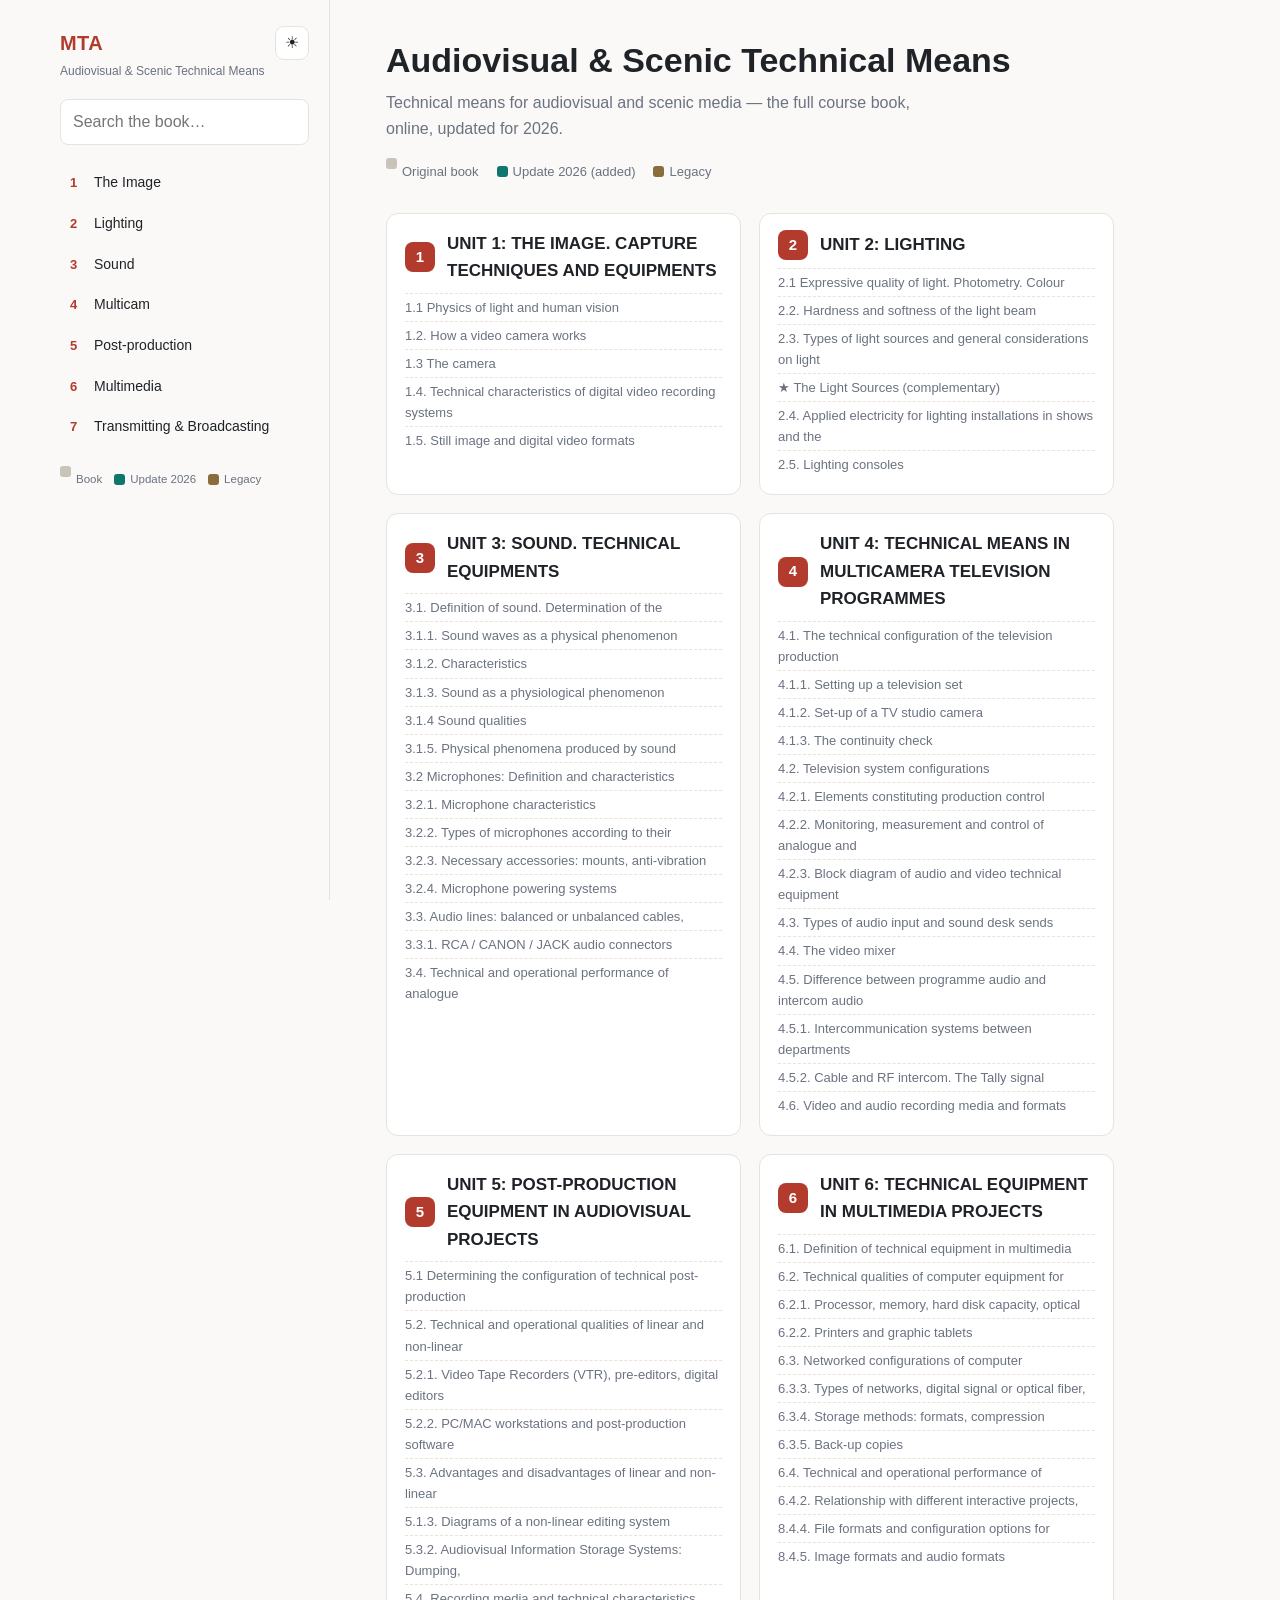
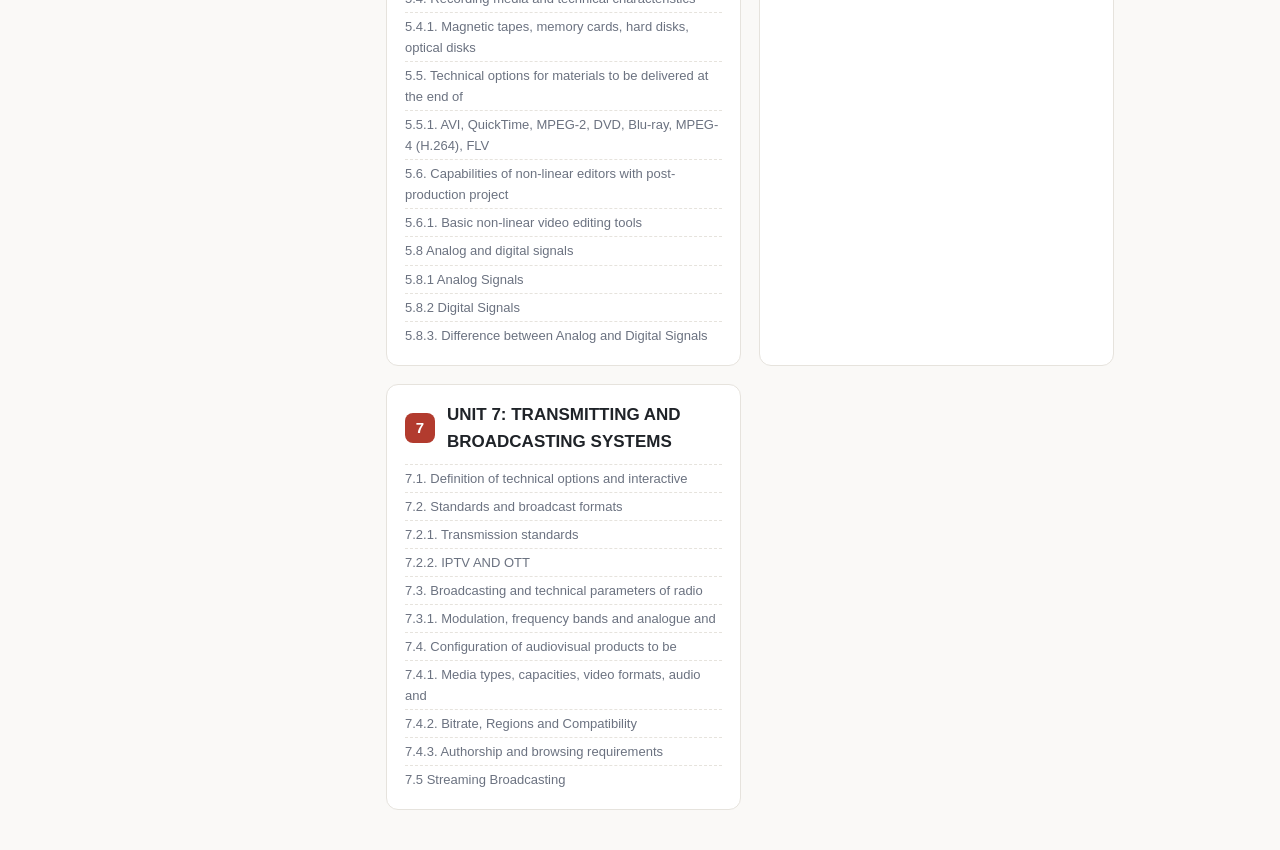
==== commit 83e63b34: "Modo oscuro (toggle sol/luna) con memoria y respeto al tema del sistema Igual que en el laboratorio " ====
--- a/docs/index.html
+++ b/docs/index.html
@@ -1,11 +1,15 @@
 <!doctype html><html lang="en"><head>
 <meta charset="utf-8"><meta name="viewport" content="width=device-width,initial-scale=1">
 <title>Contents — MTA</title>
+<script>(function(){try{var t=localStorage.getItem('mta-theme');if(!t)t=matchMedia('(prefers-color-scheme: dark)').matches?'dark':'light';document.documentElement.setAttribute('data-theme',t);}catch(e){}})();</script>
 <link rel="stylesheet" href="assets/style.css">
 </head><body>
 <div class="wrap">
 <aside>
-  <a class="brand" href="index.html">MTA</a>
+  <div class="side-head">
+    <a class="brand" href="index.html">MTA</a>
+    <button id="theme-toggle" class="theme-toggle" aria-label="Light / dark"><span id="theme-icon">&#9728;</span></button>
+  </div>
   <div class="book">Audiovisual &amp; Scenic Technical Means</div>
   <div class="search"><input id="q" type="search" placeholder="Search the book…" autocomplete="off"><div id="results"></div></div>
   <nav class="units"><a href="unit1.html"><b>1</b> The Image</a>
@@ -36,6 +40,7 @@
   <div id="edits-list"></div>
   <p class="muted small">“Publish to web” commits your photo changes straight to the site (rebuilds in ~1 min). The token stays only in this browser. “Export JSON” just downloads the edits.</p>
 </aside>
+<script src="assets/theme.js" defer></script>
 <script src="assets/search.js" defer></script>
 <script src="assets/editor.js" defer></script>
 </body></html>
--- a/docs/assets/style.css
+++ b/docs/assets/style.css
@@ -2,6 +2,37 @@
   --bg:#faf9f7; --fg:#1f2328; --muted:#6b7280; --line:#e6e3dd; --accent:#b23b2e;
   --upd:#0f766e; --upd-bg:#ecfdf9; --leg:#8a6d3b; --leg-bg:#f7f2e7; --card:#fff;
 }
+/* ---------- dark mode ---------- */
+:root[data-theme="dark"]{
+  --bg:#17181c; --fg:#e7e3dc; --muted:#9aa0a6; --line:rgba(255,255,255,.12);
+  --accent:#e0644e; --card:#202228;
+  --upd:#2dd4bf; --upd-bg:#122a27; --leg:#cba976; --leg-bg:#242015;
+}
+:root[data-theme="dark"] .search input{background:var(--card);color:var(--fg)}
+:root[data-theme="dark"] #results a{background:var(--card)}
+:root[data-theme="dark"] .units a:hover{background:#26282e}
+:root[data-theme="dark"] .units a.active{background:rgba(224,100,78,.18)}
+:root[data-theme="dark"] figure img{background:var(--card)}
+:root[data-theme="dark"] .swap{background:var(--card)}
+:root[data-theme="dark"] .swap:hover{background:#2c2f36}
+/* cajas del libro en oscuro */
+:root[data-theme="dark"] .callout{background:#1e2026}
+:root[data-theme="dark"] .callout.remember{background:#141b2b}
+:root[data-theme="dark"] .callout.advice{background:#1c1630}
+:root[data-theme="dark"] .callout.activity{background:#0f2418}
+:root[data-theme="dark"] .callout.practice{background:#2a1e0f}
+:root[data-theme="dark"] .callout.video{background:#2a1414}
+/* añadidos en oscuro */
+:root[data-theme="dark"] .block.update{border-color:#1f4a44}
+:root[data-theme="dark"] .block.legacy{border-color:#5a4a2a}
+:root[data-theme="dark"] .block.legacy p{color:#d8c9a6}
+:root[data-theme="dark"] .block.update p.sources{color:#7fd8cc}
+/* deck en oscuro */
+:root[data-theme="dark"] .deck{background:#181a22;border-color:#2c3350}
+:root[data-theme="dark"] .deck h2,:root[data-theme="dark"] .deck h3{color:#a5b4fc}
+:root[data-theme="dark"] .card-h .num{color:#fff}
+:root[data-theme="dark"] .dot.book{background:#6b6b6b}
+
 *{box-sizing:border-box}
 html{scroll-behavior:smooth}
 body{margin:0;font-family:-apple-system,Segoe UI,Roboto,Helvetica,Arial,sans-serif;
@@ -12,8 +43,13 @@
 /* ---------- sidebar ---------- */
 aside{position:sticky;top:0;align-self:start;height:100vh;overflow:auto;
   padding:26px 20px;border-right:1px solid var(--line)}
+.side-head{display:flex;align-items:center;justify-content:space-between;gap:8px}
 .brand{display:inline-block;font-weight:800;font-size:20px;letter-spacing:.02em;
   color:var(--accent);text-decoration:none}
+.theme-toggle{flex:none;width:34px;height:34px;border:1px solid var(--line);background:var(--card);
+  border-radius:9px;cursor:pointer;font-size:16px;line-height:1;color:var(--fg);
+  display:grid;place-items:center;padding:0}
+.theme-toggle:hover{border-color:var(--accent)}
 .book{font-size:12px;color:var(--muted);margin:2px 0 18px}
 .search input{width:100%;padding:9px 12px;border:1px solid var(--line);border-radius:8px;
   font:inherit;background:#fff}
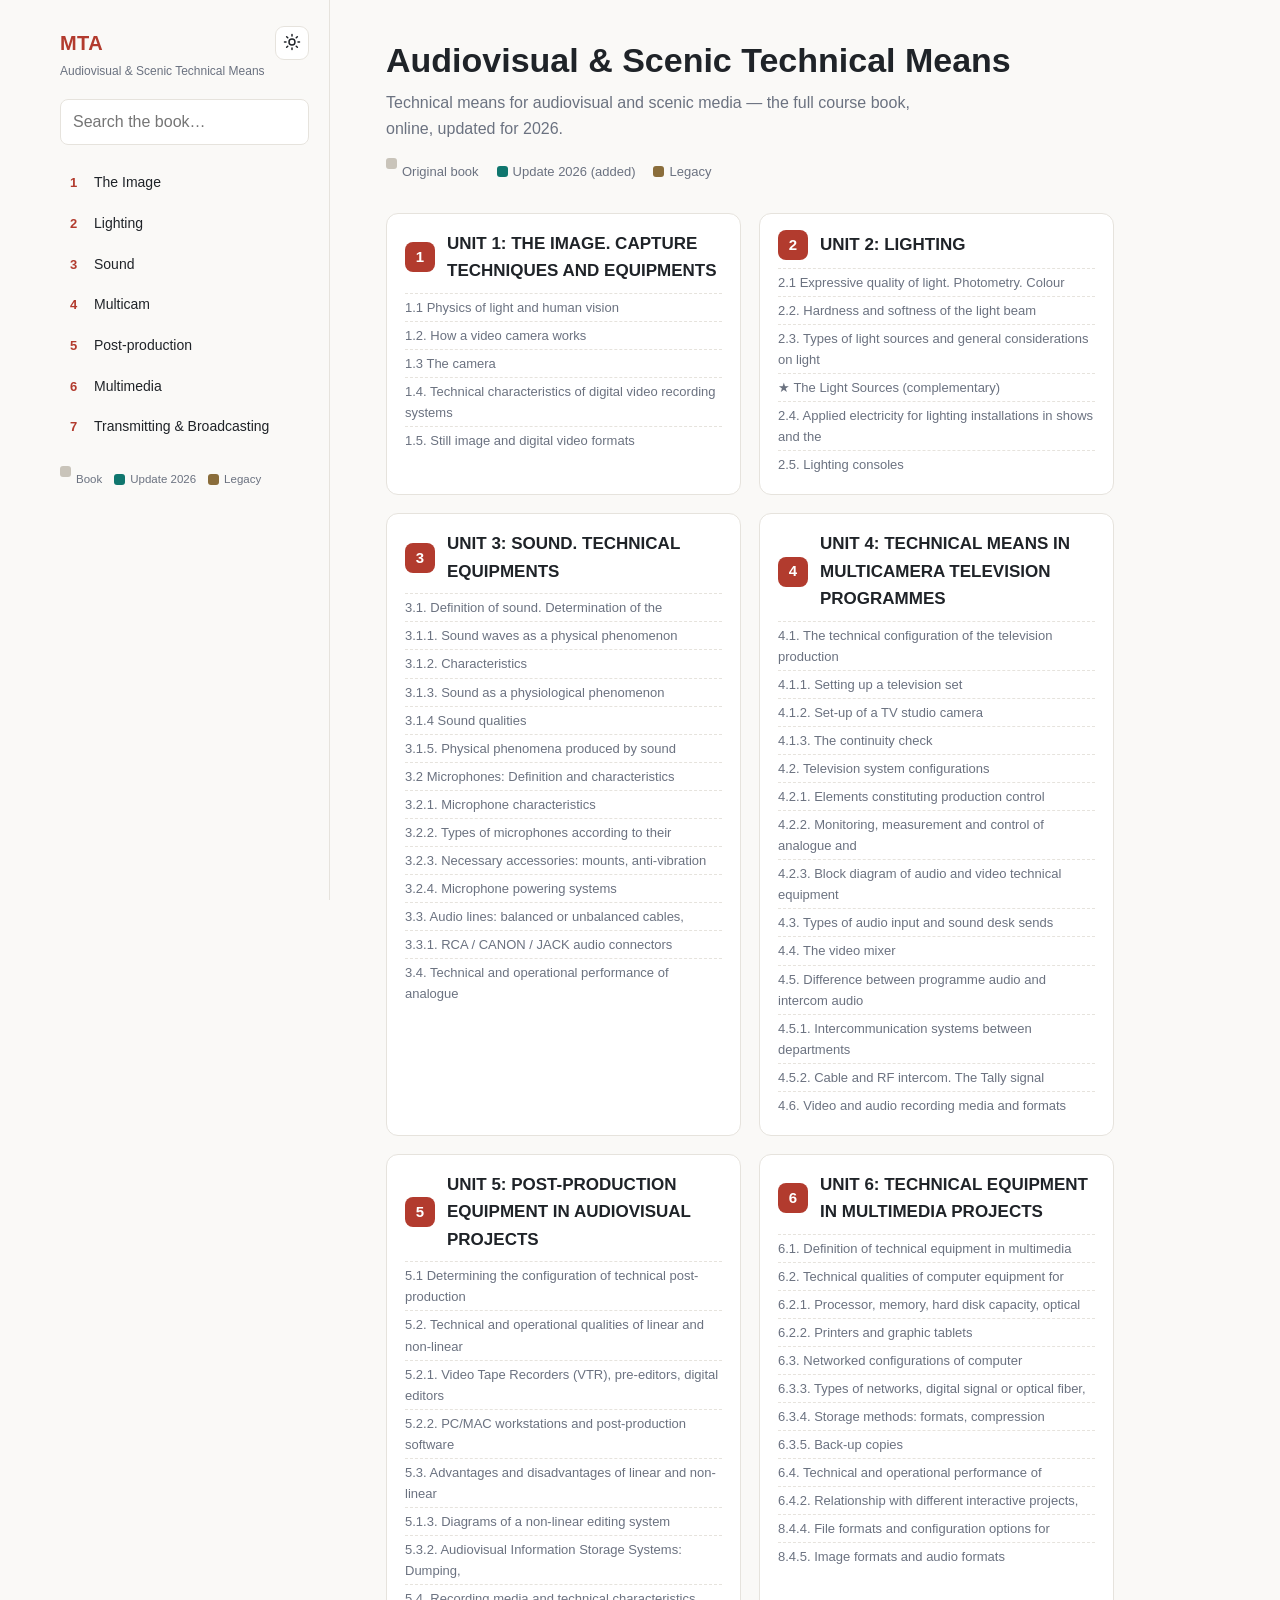
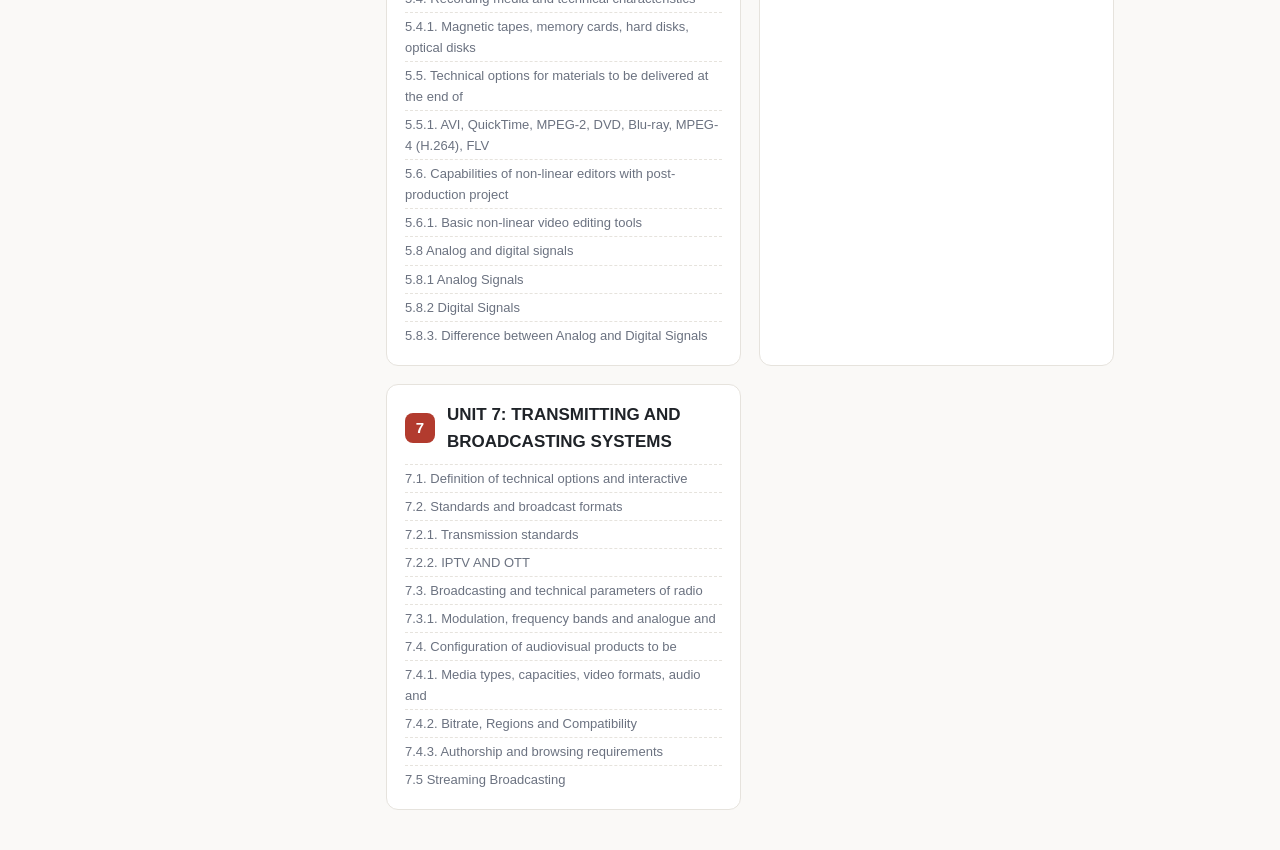
==== commit b6fdf451: "Icono de luna: creciente SVG relleno e inclinado (no un paréntesis) Sol y luna como SVG (currentColo" ====
--- a/docs/index.html
+++ b/docs/index.html
@@ -8,7 +8,7 @@
 <aside>
   <div class="side-head">
     <a class="brand" href="index.html">MTA</a>
-    <button id="theme-toggle" class="theme-toggle" aria-label="Light / dark"><span id="theme-icon">&#9728;</span></button>
+    <button id="theme-toggle" class="theme-toggle" aria-label="Light / dark"><span id="theme-icon"></span></button>
   </div>
   <div class="book">Audiovisual &amp; Scenic Technical Means</div>
   <div class="search"><input id="q" type="search" placeholder="Search the book…" autocomplete="off"><div id="results"></div></div>
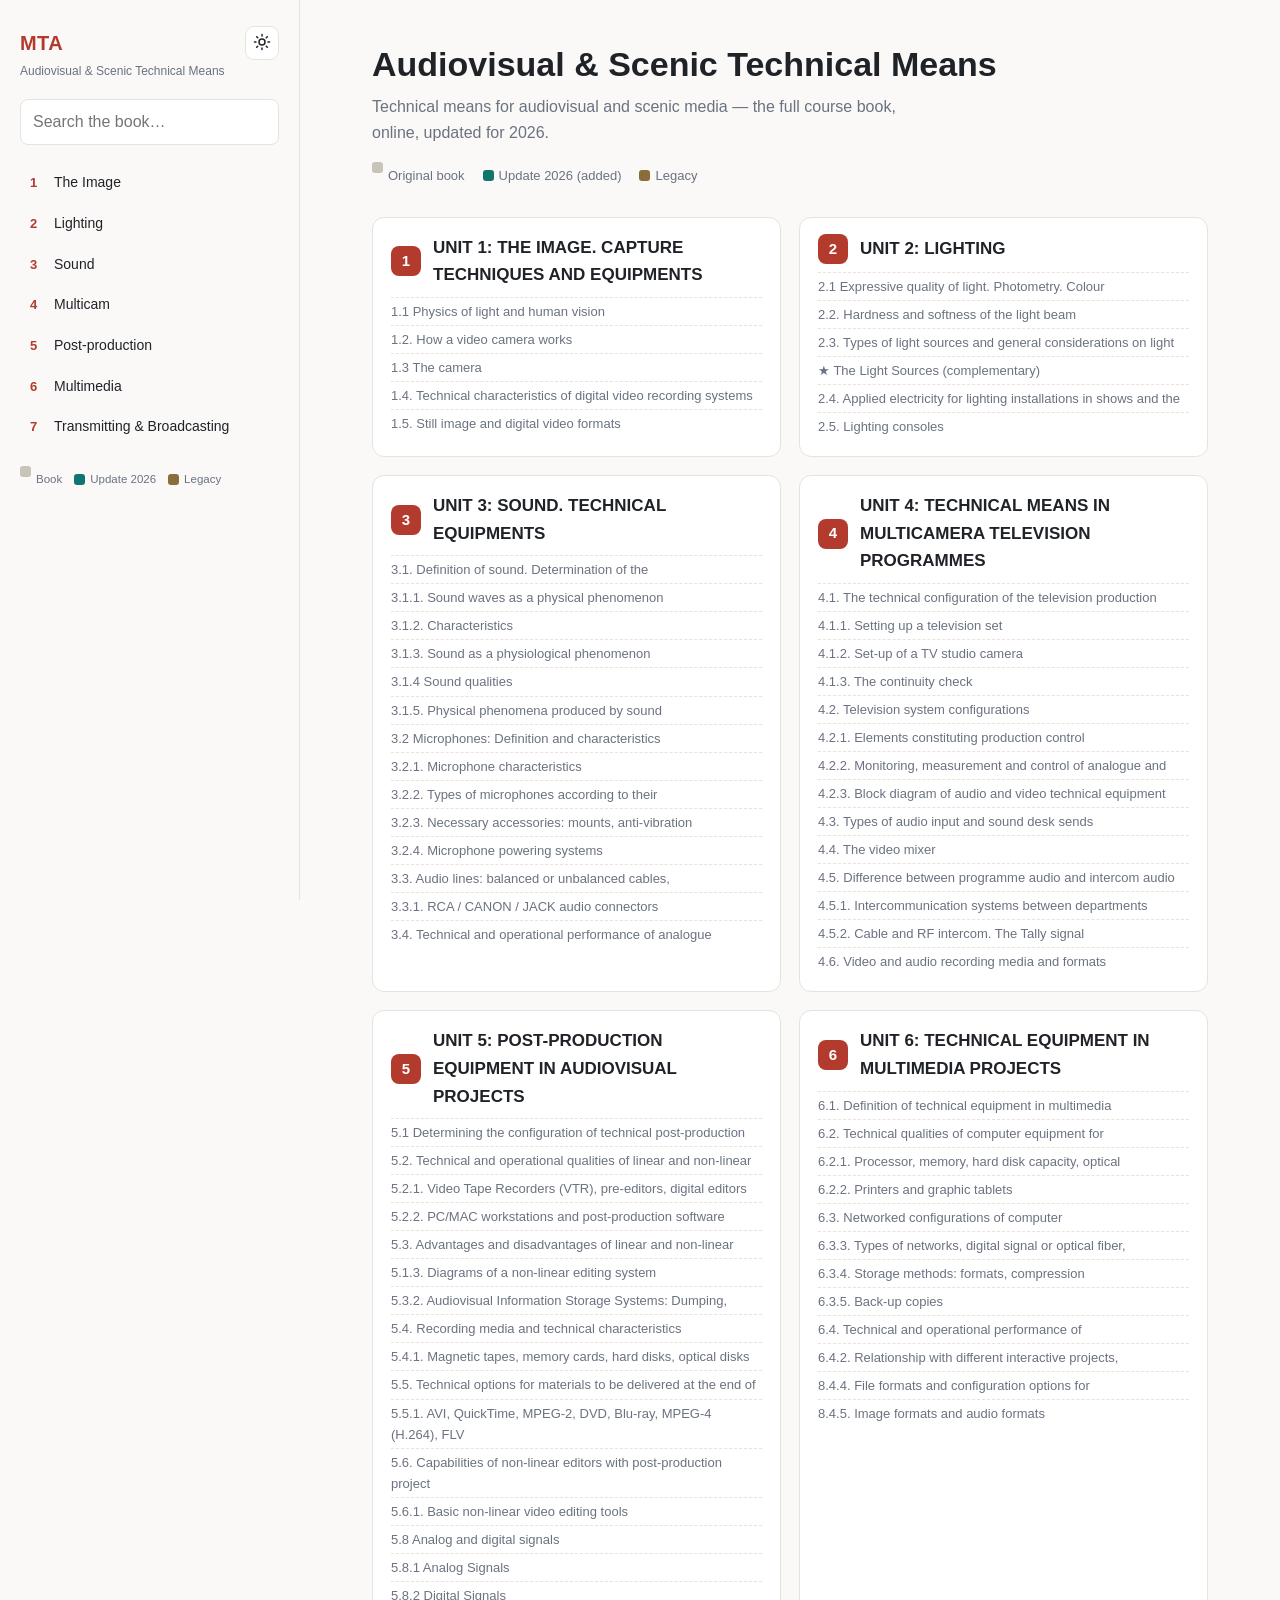
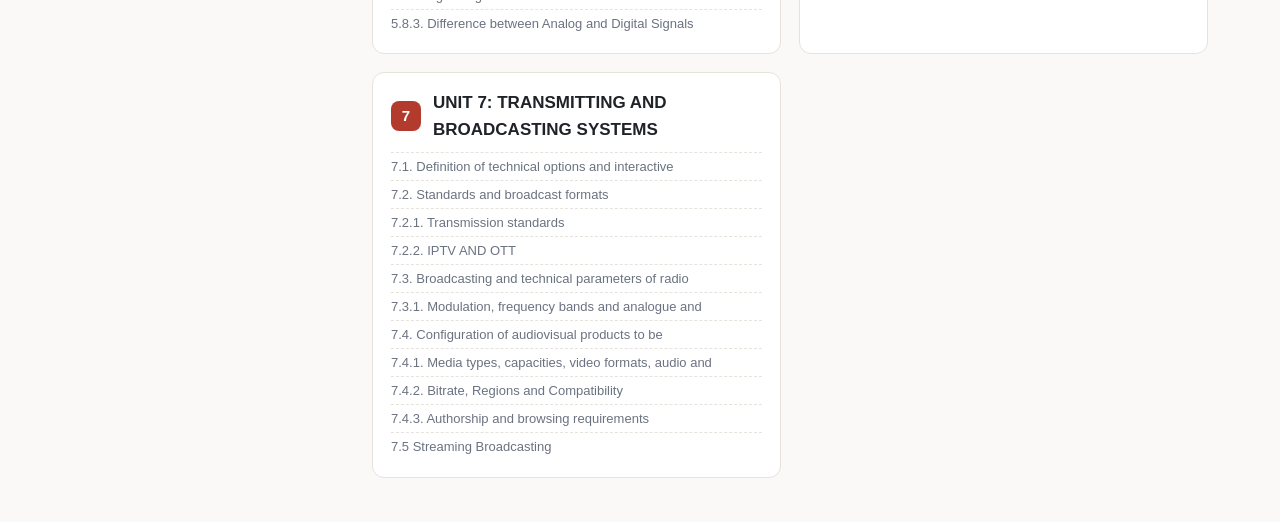
==== commit 520eaf21: "Layout 3 columnas: 'On this page' pasa a columna derecha (llena 1920 sin líneas largas) Índice de un" ====
--- a/docs/index.html
+++ b/docs/index.html
@@ -5,7 +5,7 @@
 <link rel="stylesheet" href="assets/style.css">
 </head><body>
 <div class="wrap">
-<aside>
+<aside class="side">
   <div class="side-head">
     <a class="brand" href="index.html">MTA</a>
     <button id="theme-toggle" class="theme-toggle" aria-label="Light / dark"><span id="theme-icon"></span></button>
@@ -25,9 +25,9 @@
     <span><i class="dot leg"></i>Legacy</span>
   </div>
   <button id="editToggle" class="edit-toggle">✎ Edit photos</button>
-  
 </aside>
 <main><header class='hero'><h1>Audiovisual &amp; Scenic Technical Means</h1><p class='sub'>Technical means for audiovisual and scenic media — the full course book, online, updated for 2026.</p><div class='legend big'><span><i class='dot book'></i>Original book</span><span><i class='dot upd'></i>Update 2026 (added)</span><span><i class='dot leg'></i>Legacy</span></div></header><section class='grid'><article class='card'><a class='card-h' href='unit1.html'><span class='num'>1</span><span>UNIT 1: THE IMAGE. CAPTURE TECHNIQUES AND EQUIPMENTS</span></a><ul><li><a href='unit1.html#1-1-physics-of-light-and-human-visi-n'>1.1 Physics of light and human vision</a></li><li><a href='unit1.html#1-2-how-a-video-camera-works'>1.2. How a video camera works</a></li><li><a href='unit1.html#1-3-the-camera'>1.3 The camera</a></li><li><a href='unit1.html#1-4-technical-characteristics-of-digital-video-r'>1.4. Technical characteristics of digital video recording systems</a></li><li><a href='unit1.html#1-5-still-image-and-digital-video-formats'>1.5. Still image and digital video formats</a></li></ul></article><article class='card'><a class='card-h' href='unit2.html'><span class='num'>2</span><span>UNIT 2: LIGHTING</span></a><ul><li><a href='unit2.html#2-1-expressive-quality-of-light-photometry-colou'>2.1 Expressive quality of light. Photometry. Colour</a></li><li><a href='unit2.html#2-2-hardness-and-softness-of-the-light-beam'>2.2. Hardness and softness of the light beam</a></li><li><a href='unit2.html#2-3-types-of-light-sources-and-general-considera'>2.3. Types of light sources and general considerations on light</a></li><li><a href='unit2.html#light-sources-deck'>★ The Light Sources (complementary)</a></li><li><a href='unit2.html#2-4-applied-electricity-for-lighting-installatio'>2.4. Applied electricity for lighting installations in shows and the</a></li><li><a href='unit2.html#2-5-lighting-consoles'>2.5. Lighting consoles</a></li></ul></article><article class='card'><a class='card-h' href='unit3.html'><span class='num'>3</span><span>UNIT 3: SOUND. TECHNICAL EQUIPMENTS</span></a><ul><li><a href='unit3.html#3-1-definition-of-sound-determination-of-the'>3.1. Definition of sound. Determination of the</a></li><li><a href='unit3.html#3-1-1-sound-waves-as-a-physical-phenomenon'>3.1.1. Sound waves as a physical phenomenon</a></li><li><a href='unit3.html#3-1-2-characteristics'>3.1.2. Characteristics</a></li><li><a href='unit3.html#3-1-3-sound-as-a-physiological-phenomenon'>3.1.3. Sound as a physiological phenomenon</a></li><li><a href='unit3.html#3-1-4-sound-qualities'>3.1.4 Sound qualities</a></li><li><a href='unit3.html#3-1-5-physical-phenomena-produced-by-sound'>3.1.5. Physical phenomena produced by sound</a></li><li><a href='unit3.html#3-2-microphones-definition-and-characteristics'>3.2 Microphones: Definition and characteristics</a></li><li><a href='unit3.html#3-2-1-microphone-characteristics'>3.2.1. Microphone characteristics</a></li><li><a href='unit3.html#3-2-2-types-of-microphones-according-to-their'>3.2.2. Types of microphones according to their</a></li><li><a href='unit3.html#3-2-3-necessary-accessories-mounts-anti-vibratio'>3.2.3. Necessary accessories: mounts, anti-vibration</a></li><li><a href='unit3.html#3-2-4-microphone-powering-systems'>3.2.4. Microphone powering systems</a></li><li><a href='unit3.html#3-3-audio-lines-balanced-or-unbalanced-cables'>3.3. Audio lines: balanced or unbalanced cables,</a></li><li><a href='unit3.html#3-3-1-rca-canon-jack-audio-connectors'>3.3.1. RCA / CANON / JACK audio connectors</a></li><li><a href='unit3.html#3-4-technical-and-operational-performance-of-ana'>3.4. Technical and operational performance of analogue</a></li></ul></article><article class='card'><a class='card-h' href='unit4.html'><span class='num'>4</span><span>UNIT 4: TECHNICAL MEANS IN MULTICAMERA TELEVISION PROGRAMMES</span></a><ul><li><a href='unit4.html#4-1-the-technical-configuration-of-the-televisio'>4.1. The technical configuration of the television production</a></li><li><a href='unit4.html#4-1-1-setting-up-a-television-set'>4.1.1. Setting up a television set</a></li><li><a href='unit4.html#4-1-2-set-up-of-a-tv-studio-camera'>4.1.2. Set-up of a TV studio camera</a></li><li><a href='unit4.html#4-1-3-the-continuity-check'>4.1.3. The continuity check</a></li><li><a href='unit4.html#4-2-television-system-configurations'>4.2. Television system configurations</a></li><li><a href='unit4.html#4-2-1-elements-constituting-production-control'>4.2.1. Elements constituting production control</a></li><li><a href='unit4.html#4-2-2-monitoring-measurement-and-control-of-anal'>4.2.2. Monitoring, measurement and control of analogue and</a></li><li><a href='unit4.html#4-2-3-block-diagram-of-audio-and-video-technical'>4.2.3. Block diagram of audio and video technical equipment</a></li><li><a href='unit4.html#4-3-types-of-audio-input-and-sound-desk-sends'>4.3. Types of audio input and sound desk sends</a></li><li><a href='unit4.html#4-4-the-video-mixer'>4.4. The video mixer</a></li><li><a href='unit4.html#4-5-difference-between-programme-audio-and-inter'>4.5. Difference between programme audio and intercom audio</a></li><li><a href='unit4.html#4-5-1-intercommunication-systems-between-departm'>4.5.1. Intercommunication systems between departments</a></li><li><a href='unit4.html#4-5-2-cable-and-rf-intercom-the-tally-signal'>4.5.2. Cable and RF intercom. The Tally signal</a></li><li><a href='unit4.html#4-6-video-and-audio-recording-media-and-formats'>4.6. Video and audio recording media and formats</a></li></ul></article><article class='card'><a class='card-h' href='unit5.html'><span class='num'>5</span><span>UNIT 5: POST-PRODUCTION EQUIPMENT IN AUDIOVISUAL PROJECTS</span></a><ul><li><a href='unit5.html#5-1-determining-the-configuration-of-technical-p'>5.1 Determining the configuration of technical post-production</a></li><li><a href='unit5.html#5-2-technical-and-operational-qualities-of-linea'>5.2. Technical and operational qualities of linear and non-linear</a></li><li><a href='unit5.html#5-2-1-video-tape-recorders-vtr-pre-editors-digit'>5.2.1. Video Tape Recorders (VTR), pre-editors, digital editors</a></li><li><a href='unit5.html#5-2-2-pc-mac-workstations-and-post-production-so'>5.2.2. PC/MAC workstations and post-production software</a></li><li><a href='unit5.html#5-3-advantages-and-disadvantages-of-linear-and-n'>5.3. Advantages and disadvantages of linear and non-linear</a></li><li><a href='unit5.html#5-1-3-diagrams-of-a-non-linear-editing-system'>5.1.3. Diagrams of a non-linear editing system</a></li><li><a href='unit5.html#5-3-2-audiovisual-information-storage-systems-du'>5.3.2. Audiovisual Information Storage Systems: Dumping,</a></li><li><a href='unit5.html#5-4-recording-media-and-technical-characteristic'>5.4. Recording media and technical characteristics</a></li><li><a href='unit5.html#5-4-1-magnetic-tapes-memory-cards-hard-disks-opt'>5.4.1. Magnetic tapes, memory cards, hard disks, optical disks</a></li><li><a href='unit5.html#5-5-technical-options-for-materials-to-be-delive'>5.5. Technical options for materials to be delivered at the end of</a></li><li><a href='unit5.html#5-5-1-avi-quicktime-mpeg-2-dvd-blu-ray-mpeg-4-h-'>5.5.1. AVI, QuickTime, MPEG-2, DVD, Blu-ray, MPEG-4 (H.264), FLV</a></li><li><a href='unit5.html#5-6-capabilities-of-non-linear-editors-with-post'>5.6. Capabilities of non-linear editors with post-production project</a></li><li><a href='unit5.html#5-6-1-basic-non-linear-video-editing-tools'>5.6.1. Basic non-linear video editing tools</a></li><li><a href='unit5.html#5-8-analog-and-digital-signals'>5.8 Analog and digital signals</a></li><li><a href='unit5.html#5-8-1-analog-signals'>5.8.1 Analog Signals</a></li><li><a href='unit5.html#5-8-2-digital-signals'>5.8.2 Digital Signals</a></li><li><a href='unit5.html#5-8-3-difference-between-analog-and-digital-sign'>5.8.3. Difference between Analog and Digital Signals</a></li></ul></article><article class='card'><a class='card-h' href='unit6.html'><span class='num'>6</span><span>UNIT 6: TECHNICAL EQUIPMENT IN MULTIMEDIA PROJECTS</span></a><ul><li><a href='unit6.html#6-1-definition-of-technical-equipment-in-multime'>6.1. Definition of technical equipment in multimedia</a></li><li><a href='unit6.html#6-2-technical-qualities-of-computer-equipment-fo'>6.2. Technical qualities of computer equipment for</a></li><li><a href='unit6.html#6-2-1-processor-memory-hard-disk-capacity-optica'>6.2.1. Processor, memory, hard disk capacity, optical</a></li><li><a href='unit6.html#6-2-2-printers-and-graphic-tablets'>6.2.2. Printers and graphic tablets</a></li><li><a href='unit6.html#6-3-networked-configurations-of-computer'>6.3. Networked configurations of computer</a></li><li><a href='unit6.html#6-3-3-types-of-networks-digital-signal-or-optica'>6.3.3. Types of networks, digital signal or optical fiber,</a></li><li><a href='unit6.html#6-3-4-storage-methods-formats-compression'>6.3.4. Storage methods: formats, compression</a></li><li><a href='unit6.html#6-3-5-back-up-copies'>6.3.5. Back-up copies</a></li><li><a href='unit6.html#6-4-technical-and-operational-performance-of'>6.4. Technical and operational performance of</a></li><li><a href='unit6.html#6-4-2-relationship-with-different-interactive-pr'>6.4.2. Relationship with different interactive projects,</a></li><li><a href='unit6.html#8-4-4-file-formats-and-configuration-options-for'>8.4.4. File formats and configuration options for</a></li><li><a href='unit6.html#8-4-5-image-formats-and-audio-formats'>8.4.5. Image formats and audio formats</a></li></ul></article><article class='card'><a class='card-h' href='unit7.html'><span class='num'>7</span><span>UNIT 7: TRANSMITTING AND BROADCASTING SYSTEMS</span></a><ul><li><a href='unit7.html#7-1-definition-of-technical-options-and-interact'>7.1. Definition of technical options and interactive</a></li><li><a href='unit7.html#7-2-standards-and-broadcast-formats'>7.2. Standards and broadcast formats</a></li><li><a href='unit7.html#7-2-1-transmission-standards'>7.2.1. Transmission standards</a></li><li><a href='unit7.html#7-2-2-iptv-and-ott'>7.2.2. IPTV AND OTT</a></li><li><a href='unit7.html#7-3-broadcasting-and-technical-parameters-of-rad'>7.3. Broadcasting and technical parameters of radio</a></li><li><a href='unit7.html#7-3-1-modulation-frequency-bands-and-analogue-an'>7.3.1. Modulation, frequency bands and analogue and</a></li><li><a href='unit7.html#7-4-configuration-of-audiovisual-products-to-be'>7.4. Configuration of audiovisual products to be</a></li><li><a href='unit7.html#7-4-1-media-types-capacities-video-formats-audio'>7.4.1. Media types, capacities, video formats, audio and</a></li><li><a href='unit7.html#7-4-2-bitrate-regions-and-compatibility'>7.4.2. Bitrate, Regions and Compatibility</a></li><li><a href='unit7.html#7-4-3-authorship-and-browsing-requirements'>7.4.3. Authorship and browsing requirements</a></li><li><a href='unit7.html#7-5-streaming-broadcasting'>7.5 Streaming Broadcasting</a></li></ul></article></section></main>
+
 </div>
 <aside id="edits-panel" class="edits-panel">
   <div class="edits-head">Photo edits (<span id="edits-count">0</span>)</div>
--- a/docs/assets/style.css
+++ b/docs/assets/style.css
@@ -1,3 +1,10 @@
+/* Scrollbars finos unificados (estilo casa) */
+*{scrollbar-width:thin;scrollbar-color:rgba(140,140,150,.45) transparent}
+::-webkit-scrollbar{width:8px;height:8px}
+::-webkit-scrollbar-track{background:transparent}
+::-webkit-scrollbar-thumb{background:rgba(140,140,150,.45);border-radius:4px}
+::-webkit-scrollbar-thumb:hover{background:rgba(140,140,150,.7)}
+::-webkit-scrollbar-corner{background:transparent}
 :root{
   --bg:#faf9f7; --fg:#1f2328; --muted:#6b7280; --line:#e6e3dd; --accent:#b23b2e;
   --upd:#0f766e; --upd-bg:#ecfdf9; --leg:#8a6d3b; --leg-bg:#f7f2e7; --card:#fff;
@@ -38,7 +45,8 @@
 body{margin:0;font-family:-apple-system,Segoe UI,Roboto,Helvetica,Arial,sans-serif;
   color:var(--fg);background:var(--bg);line-height:1.62;font-size:16px}
 a{color:inherit}
-.wrap{display:grid;grid-template-columns:290px 1fr;max-width:1200px;margin:0 auto}
+.wrap{display:grid;grid-template-columns:300px minmax(0,1fr);max-width:1820px;margin:0 auto}
+.wrap.has-onpage{grid-template-columns:300px minmax(0,1fr) 260px}
 
 /* ---------- sidebar ---------- */
 aside{position:sticky;top:0;align-self:start;height:100vh;overflow:auto;
@@ -77,7 +85,11 @@
 .toc a:hover{color:var(--fg);border-left-color:var(--accent)}
 
 /* ---------- content ---------- */
-main{padding:40px 56px;max-width:840px}
+main{padding:44px 72px;max-width:1000px}
+/* tercera columna: índice de la página, a la derecha */
+.onpage{position:sticky;top:0;align-self:start;height:100vh;overflow:auto;
+  padding:44px 20px;border-right:0;border-left:1px solid var(--line)}
+.onpage .toc{border-top:0;padding-top:0}
 h1{font-size:30px;line-height:1.18;margin:0 0 10px;border-bottom:3px solid var(--accent);padding-bottom:14px}
 h2{font-size:23px;margin:46px 0 10px;scroll-margin-top:16px}
 h3{font-size:18px;margin:28px 0 8px;color:#33383e;scroll-margin-top:16px}
@@ -174,8 +186,14 @@
 .card li a{color:var(--muted);text-decoration:none}
 .card li a:hover{color:var(--accent)}
 
+/* pantallas medianas: sin 3ª columna (se oculta el índice de página) */
+@media(max-width:1200px){
+  .wrap.has-onpage{grid-template-columns:300px minmax(0,1fr)}
+  .onpage{display:none}
+  main{max-width:1120px}
+}
 @media(max-width:820px){
-  .wrap{grid-template-columns:1fr}
-  aside{position:static;height:auto;border-right:0;border-bottom:1px solid var(--line)}
-  main{padding:24px}
+  .wrap,.wrap.has-onpage{grid-template-columns:1fr}
+  .side{position:static;height:auto;border-right:0;border-bottom:1px solid var(--line)}
+  main{padding:24px;max-width:none}
 }
